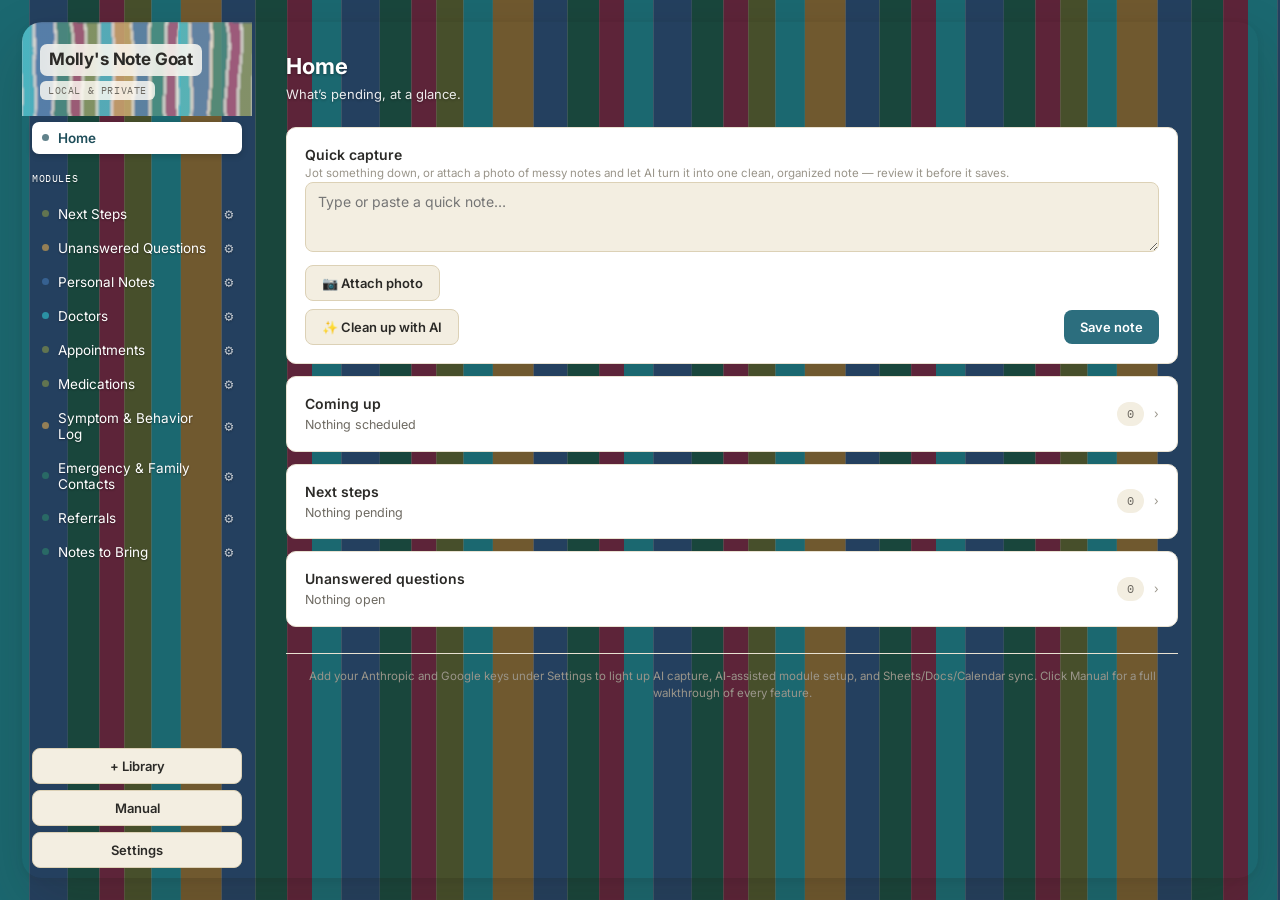
==== index.html @ 8089b0ac "Initial import: Molly's Note Goat app files Split out of the main Note_Goat repo's molly-custom bran" ====
<!DOCTYPE html>
<html lang="en">
<head>
<meta charset="UTF-8">
<meta name="viewport" content="width=device-width, initial-scale=1.0">
<title>Molly's Note Goat</title>
<link rel="manifest" href="manifest.json" />
<link rel="apple-touch-icon" href="icons/icon-180.png" />
<link rel="icon" href="icons/icon-192.png" />
<meta name="theme-color" content="#2C6E7E" />
<meta name="apple-mobile-web-app-capable" content="yes" />
<meta name="apple-mobile-web-app-status-bar-style" content="default" />
<meta name="apple-mobile-web-app-title" content="Molly's Note Goat" />
<link rel="preconnect" href="https://fonts.googleapis.com">
<link href="https://fonts.googleapis.com/css2?family=Inter:wght@400;500;600;700&family=IBM+Plex+Mono:wght@400;500&display=swap" rel="stylesheet">
<script src="https://accounts.google.com/gsi/client" async defer></script>
<script src="https://apis.google.com/js/api.js"></script>
<style>
:root{
  /* Interface panels — solid, calm, easy to read. The stripes live in the
     page background only; nothing you have to read sits on top of them. */
  --panel: #FFFCF5;
  --surface: #FFFFFF;
  --surface-sunk: #F3EEE1;
  --ink: #2B2A27;
  --ink-dim: #6E6A62;
  --ink-faint: #9A958A;
  --line: #E9E2D2;
  --line-strong: #DCD1B6;
  --accent: #2C6E7E;
  --accent-soft: rgba(44,110,126,0.12);
  --accent-ink: #1F4E5A;
  --warn: #A8843F;
  --warn-soft: rgba(168,132,63,0.14);
  --danger: #A13E63;
  --danger-soft: rgba(161,62,99,0.1);
  --font: 'Inter', system-ui, sans-serif;
  --font-mono: 'IBM Plex Mono', monospace;
  --radius: 10px;

  /* Watercolor stripe palette — pulled from the reference swatch. Used for
     the page background and, sparingly, for per-item type-color dots. */
  --wc-1: #2FB4C2; /* turquoise */
  --wc-2: #3E6FA6; /* blue */
  --wc-3: #2C7A68; /* teal */
  --wc-4: #A13E63; /* magenta */
  --wc-5: #7C8A4A; /* olive */
  --wc-6: #C39A52; /* gold */
}
*{box-sizing:border-box;}
html,body{margin:0;padding:0;height:100%;}
body{
  color:var(--ink);
  font-family:var(--font);
  font-size:14px;
  line-height:1.5;
  min-height:100vh;
  display:flex;
  justify-content:center;
  padding:22px;
  /* Approved background (2026-09-10): straight-edged stripes, flush (no
     gaps), Value at 57.5% of the original watercolor swatch — dark enough
     to sit behind white text without a softening overlay, unlike the
     brand-header stripe below which keeps the original bright version. */
  background-image: url("data:image/svg+xml,%3Csvg%20xmlns='http://www.w3.org/2000/svg'%20width='312'%20height='400'%20viewBox='0%200%20312%20400'%3E%3Crect%20x='0'%20y='0'%20width='312'%20height='400'%20fill='%23908C83'/%3E%3Crect%20x='0'%20y='0'%20width='29.4'%20height='400'%20fill='%231B6870'/%3E%3Crect%20x='29.4'%20y='0'%20width='38.4'%20height='400'%20fill='%2324405F'/%3E%3Crect%20x='67.8'%20y='0'%20width='31.7'%20height='400'%20fill='%2319463C'/%3E%3Crect%20x='99.5'%20y='0'%20width='24.9'%20height='400'%20fill='%235D2439'/%3E%3Crect%20x='124.4'%20y='0'%20width='27.1'%20height='400'%20fill='%23474F2B'/%3E%3Crect%20x='151.5'%20y='0'%20width='29.4'%20height='400'%20fill='%231B6870'/%3E%3Crect%20x='180.9'%20y='0'%20width='40.7'%20height='400'%20fill='%2370592F'/%3E%3Crect%20x='221.6'%20y='0'%20width='33.9'%20height='400'%20fill='%2324405F'/%3E%3Crect%20x='255.5'%20y='0'%20width='31.7'%20height='400'%20fill='%2319463C'/%3E%3Crect%20x='287.2'%20y='0'%20width='24.8'%20height='400'%20fill='%235D2439'/%3E%3C/svg%3E");
  background-repeat: repeat;
  background-size: 312px 400px;
  background-attachment: fixed;
}
button{font-family:var(--font);cursor:pointer;}
input,textarea,select{font-family:var(--font);font-size:14px;}
h1,h2,h3{margin:0;}
::selection{background:var(--accent-soft);}

/* The shell used to be one solid, legible panel floating over the
   watercolor stripe field painted on <body>. Approved redesign
   (2026-09-10): the shell no longer has its own fill — the stripe
   background now flows through the sidebar and main area too, and only
   the modules (nav items, cards, tables) keep their own solid color. */
.shell{
  display:flex;
  width:100%;max-width:1360px;
  min-height:calc(100vh - 44px);
  border-radius:20px;
  box-shadow:0 24px 60px rgba(35,30,20,0.16), 0 2px 8px rgba(35,30,20,0.06);
  overflow:hidden;
  align-self:flex-start;
}

/* ---------- Sidebar ---------- */
.sidebar{
  width:230px;flex-shrink:0;
  display:flex;flex-direction:column;
}
.brand{padding:22px 18px 16px;position:relative;overflow:hidden;}
.brand-watercolor{position:absolute;inset:0;background:
    linear-gradient(rgba(255,255,255,0.18), rgba(255,255,255,0.18)),
    url("data:image/svg+xml,%3Csvg%20xmlns%3D%27http%3A%2F%2Fwww.w3.org%2F2000%2Fsvg%27%20width%3D%27312%27%20height%3D%27400%27%20viewBox%3D%270%200%20312%20400%27%3E%0A%3Cfilter%20id%3D%27wc%27%20x%3D%27-15%25%27%20y%3D%27-10%25%27%20width%3D%27130%25%27%20height%3D%27120%25%27%3E%0A%3CfeTurbulence%20type%3D%27fractalNoise%27%20baseFrequency%3D%270.012%200.009%27%20numOctaves%3D%272%27%20seed%3D%2711%27%20stitchTiles%3D%27stitch%27%20result%3D%27n%27%2F%3E%0A%3CfeDisplacementMap%20in%3D%27SourceGraphic%27%20in2%3D%27n%27%20scale%3D%2716%27%20xChannelSelector%3D%27R%27%20yChannelSelector%3D%27G%27%20result%3D%27disp%27%2F%3E%0A%3CfeGaussianBlur%20in%3D%27disp%27%20stdDeviation%3D%272.4%27%2F%3E%0A%3C%2Ffilter%3E%0A%3Cg%20filter%3D%27url%28%23wc%29%27%3E%0A%3Crect%20x%3D%27-10%27%20y%3D%270%27%20width%3D%27332%27%20height%3D%27400%27%20fill%3D%27%23FBF3E3%27%2F%3E%0A%3Crect%20x%3D%270%27%20%20%20y%3D%270%27%20width%3D%2726%27%20height%3D%27400%27%20fill%3D%27%232FB4C2%27%2F%3E%0A%3Crect%20x%3D%2730%27%20%20y%3D%270%27%20width%3D%2734%27%20height%3D%27400%27%20fill%3D%27%233E6FA6%27%2F%3E%0A%3Crect%20x%3D%2768%27%20%20y%3D%270%27%20width%3D%2728%27%20height%3D%27400%27%20fill%3D%27%232C7A68%27%2F%3E%0A%3Crect%20x%3D%27100%27%20y%3D%270%27%20width%3D%2722%27%20height%3D%27400%27%20fill%3D%27%23A13E63%27%2F%3E%0A%3Crect%20x%3D%27126%27%20y%3D%270%27%20width%3D%2724%27%20height%3D%27400%27%20fill%3D%27%237C8A4A%27%2F%3E%0A%3Crect%20x%3D%27154%27%20y%3D%270%27%20width%3D%2726%27%20height%3D%27400%27%20fill%3D%27%232FB4C2%27%2F%3E%0A%3Crect%20x%3D%27184%27%20y%3D%270%27%20width%3D%2736%27%20height%3D%27400%27%20fill%3D%27%23C39A52%27%2F%3E%0A%3Crect%20x%3D%27224%27%20y%3D%270%27%20width%3D%2730%27%20height%3D%27400%27%20fill%3D%27%233E6FA6%27%2F%3E%0A%3Crect%20x%3D%27258%27%20y%3D%270%27%20width%3D%2728%27%20height%3D%27400%27%20fill%3D%27%232C7A68%27%2F%3E%0A%3Crect%20x%3D%27290%27%20y%3D%270%27%20width%3D%2722%27%20height%3D%27400%27%20fill%3D%27%23A13E63%27%2F%3E%0A%3C%2Fg%3E%0A%3C%2Fsvg%3E")
    repeat;
  background-size:auto, 156px 200px;
  opacity:0.85;
}
.brand-inner{position:relative;z-index:1;}
.brand-mark{
  font-size:17px;font-weight:700;letter-spacing:-0.01em;
  background:rgba(255,252,245,0.82);backdrop-filter:blur(4px);
  display:inline-block;padding:3px 9px;border-radius:7px;
}
.brand-sub{font-family:var(--font-mono);font-size:10px;color:var(--ink-dim);margin-top:5px;text-transform:uppercase;letter-spacing:0.06em;
  background:rgba(255,252,245,0.82);display:inline-block;padding:2px 8px;border-radius:6px;}

.nav-section{padding:6px 10px;}
.nav-btn{
  display:flex;align-items:center;gap:9px;width:100%;text-align:left;
  background:none;border:none;color:#fff;text-shadow:0 1px 2px rgba(0,0,0,0.35);
  padding:8px 10px;font-size:13.5px;border-radius:7px;margin-bottom:1px;
}
.nav-btn:hover{background:var(--surface-sunk);color:var(--ink);text-shadow:none;}
/* Active used to be a translucent accent-soft tint, which read fine over a
   solid white sidebar but goes muddy over the stripe background — switched
   to an opaque chip so the active indicator stays legible. */
.nav-btn.active{background:var(--surface);color:var(--accent-ink);font-weight:600;text-shadow:none;box-shadow:0 2px 6px rgba(0,0,0,0.18);}
/* currentColor so the dot always matches whatever the nav-btn's own text
   color is right now (white at rest, dark on hover/active) instead of a
   fixed grey that vanishes on either the stripes or a white chip. */
.nav-btn .dot{display:inline-block;width:7px;height:7px;border-radius:50%;flex-shrink:0;background:currentColor;opacity:0.7;}

nav.module-list{flex:1;overflow-y:auto;padding:8px 10px;}
.nav-label{font-family:var(--font-mono);font-size:10px;color:#fff;text-shadow:0 1px 2px rgba(0,0,0,0.35);text-transform:uppercase;letter-spacing:0.06em;padding:10px 10px 4px;}
.module-row{display:flex;align-items:stretch;margin-bottom:1px;}
.module-row .nav-btn{flex:1;}
.module-row .gear{
  background:none;border:none;color:rgba(255,255,255,0.75);text-shadow:0 1px 2px rgba(0,0,0,0.35);
  width:26px;border-radius:6px;font-size:12px;flex-shrink:0;
}
.module-row .gear:hover{background:var(--surface-sunk);color:var(--ink);text-shadow:none;}
.module-row.active .nav-btn{background:var(--surface);color:var(--accent-ink);font-weight:600;box-shadow:0 2px 6px rgba(0,0,0,0.18);}

.sidebar-footer{padding:10px;}
.btn-library{
  width:100%;background:var(--surface-sunk);border:1px solid var(--line-strong);
  color:var(--ink);padding:9px;font-size:13px;border-radius:8px;font-weight:600;
}
.btn-library:hover{border-color:var(--accent);color:var(--accent-ink);}

/* ---------- Main ---------- */
.main{flex:1;min-width:0;padding:28px 34px 60px;max-width:960px;overflow-y:auto;}
.page-title{font-size:22px;font-weight:700;margin-bottom:2px;color:#fff;text-shadow:0 1px 3px rgba(0,0,0,0.4);}
.page-sub{color:#fff;opacity:0.9;font-size:13px;margin-bottom:22px;text-shadow:0 1px 3px rgba(0,0,0,0.4);}

/* ---------- Cards (home) ---------- */
.cards{display:flex;flex-direction:column;gap:12px;}
.card{background:var(--surface);border:1px solid var(--line);border-radius:var(--radius);overflow:hidden;}
.card-head{
  display:flex;align-items:center;justify-content:space-between;gap:12px;
  padding:16px 18px;cursor:pointer;
}
.card-head:hover{background:var(--surface-sunk);}
.card-head-left{display:flex;flex-direction:column;gap:2px;min-width:0;}
.card-title{font-size:14px;font-weight:600;}
.card-preview{font-size:12.5px;color:var(--ink-dim);white-space:nowrap;overflow:hidden;text-overflow:ellipsis;}
.card-count{
  font-family:var(--font-mono);font-size:12px;color:var(--ink-dim);
  background:var(--surface-sunk);border-radius:20px;padding:3px 10px;flex-shrink:0;
}
.card-chevron{color:var(--ink-faint);font-size:12px;transition:transform .15s;flex-shrink:0;}
.card.open .card-chevron{transform:rotate(90deg);}
.card-body{display:none;border-top:1px solid var(--line);padding:6px 18px 14px;}
.card.open .card-body{display:block;}
.card-body .empty{color:var(--ink-faint);font-size:13px;padding:12px 2px;}

.item-row{display:flex;align-items:center;gap:10px;padding:8px 2px;border-bottom:1px solid var(--line);}
.item-row:last-child{border-bottom:none;}
.type-dot{display:inline-block;width:8px;height:8px;border-radius:50%;flex-shrink:0;background:var(--ink-faint);}
.item-row .item-main{flex:1;min-width:0;cursor:pointer;}
.item-row .item-title{font-size:13.5px;font-weight:500;}
.item-row .item-meta{font-size:11.5px;color:var(--ink-dim);}
.item-row .item-title:hover{color:var(--accent-ink);text-decoration:underline;}

/* Quick capture */
.quick-capture{padding:16px 18px 18px;}
.quick-capture textarea{
  width:100%;min-height:70px;resize:vertical;border:1px solid var(--line-strong);
  border-radius:8px;padding:10px 12px;background:var(--surface-sunk);color:var(--ink);
}
.quick-capture textarea:focus{outline:2px solid var(--accent-soft);border-color:var(--accent);}
.quick-capture-row{display:flex;justify-content:space-between;align-items:center;margin-top:8px;gap:10px;}
.quick-capture-hint{font-size:11.5px;color:var(--ink-faint);}

/* ---------- Buttons ---------- */
.btn{border:none;border-radius:8px;padding:9px 16px;font-size:13px;font-weight:600;}
.btn-primary{background:var(--accent);color:#fff;}
.btn-primary:hover{background:var(--accent-ink);}
.btn-secondary{background:var(--surface-sunk);color:var(--ink);border:1px solid var(--line-strong);}
.btn-secondary:hover{border-color:var(--accent);color:var(--accent-ink);}
.btn-danger{background:var(--danger-soft);color:var(--danger);border:1px solid transparent;}
.btn-danger:hover{border-color:var(--danger);}
.btn-text{background:none;border:none;color:var(--ink-dim);font-size:13px;padding:6px 8px;}
.btn-text:hover{color:var(--accent-ink);}
.btn[disabled]{opacity:0.5;cursor:not-allowed;}

/* ---------- Module view ---------- */
.module-toolbar{display:flex;justify-content:space-between;align-items:center;margin-bottom:16px;gap:10px;flex-wrap:wrap;}
.module-toolbar-actions{display:flex;gap:8px;}

table.record-table{width:100%;border-collapse:collapse;background:var(--surface);border:1px solid var(--line);border-radius:var(--radius);overflow:hidden;}
table.record-table th{
  text-align:left;font-size:11px;text-transform:uppercase;letter-spacing:0.04em;color:var(--ink-faint);
  padding:10px 12px;background:var(--surface-sunk);border-bottom:1px solid var(--line);
}
table.record-table td{padding:10px 12px;border-bottom:1px solid var(--line);font-size:13.5px;vertical-align:top;}
table.record-table tr:last-child td{border-bottom:none;}
table.record-table tr:hover{background:var(--surface-sunk);}
table.record-table td.actions{white-space:nowrap;width:1%;}
.note-excerpt{color:var(--ink-dim);font-size:12px;}

.record-cards{display:flex;flex-direction:column;gap:10px;}
.record-card{background:var(--surface);border:1px solid var(--line);border-radius:var(--radius);padding:14px 16px;}
.record-card-head{display:flex;justify-content:space-between;align-items:flex-start;gap:10px;}
.record-card-title{font-weight:600;font-size:14px;}
.record-card-meta{font-size:11.5px;color:var(--ink-faint);margin-top:2px;}
.record-card-body{font-size:13.5px;color:var(--ink-dim);margin-top:8px;white-space:pre-wrap;}
.record-card-actions{display:flex;gap:6px;flex-shrink:0;}

.checklist-row{display:flex;align-items:center;gap:10px;padding:9px 4px;border-bottom:1px solid var(--line);}
.checklist-row:last-child{border-bottom:none;}
.checklist-row input[type=checkbox]{width:16px;height:16px;accent-color:var(--accent);}
.checklist-row .cl-title{flex:1;font-size:13.5px;}
.checklist-row.done .cl-title{color:var(--ink-faint);text-decoration:line-through;}
.tag-chip{
  font-family:var(--font-mono);font-size:10.5px;background:var(--surface-sunk);color:var(--ink-dim);
  padding:2px 8px;border-radius:20px;flex-shrink:0;
}

.empty-state{
  text-align:center;padding:50px 20px;color:var(--ink-faint);
  background:var(--surface);border:1px dashed var(--line-strong);border-radius:var(--radius);
}
.empty-state p{margin:0 0 12px;}

/* ---------- Modal ---------- */
.modal-backdrop{
  position:fixed;inset:0;background:rgba(43,42,39,0.35);
  display:flex;align-items:flex-start;justify-content:center;padding:6vh 20px;z-index:50;overflow-y:auto;
}
.modal{
  background:var(--surface);border-radius:14px;max-width:560px;width:100%;
  box-shadow:0 20px 50px rgba(0,0,0,0.18);
}
.modal-head{padding:18px 22px;border-bottom:1px solid var(--line);display:flex;justify-content:space-between;align-items:center;}
.modal-head h2{font-size:16px;}

.manual-overlay{
  display:none;position:fixed;inset:0;background:rgba(43,42,39,0.45);
  align-items:center;justify-content:center;padding:4vh 20px;z-index:60;
}
.manual-overlay.open{display:flex;}
.manual-overlay-box{
  background:var(--panel);border-radius:14px;width:100%;max-width:960px;height:92vh;
  display:flex;flex-direction:column;box-shadow:0 24px 60px rgba(0,0,0,0.25);overflow:hidden;
}
.manual-overlay-head{
  padding:14px 20px;border-bottom:1px solid var(--line);display:flex;justify-content:space-between;align-items:center;
  font-weight:600;flex-shrink:0;
}
.manual-overlay-box iframe{flex:1;width:100%;border:none;}
.modal-close{background:none;border:none;font-size:18px;color:var(--ink-faint);line-height:1;}
.modal-close:hover{color:var(--ink);}
.modal-body{padding:20px 22px;max-height:64vh;overflow-y:auto;}
.modal-foot{padding:16px 22px;border-top:1px solid var(--line);display:flex;justify-content:flex-end;gap:8px;}

.field-group{margin-bottom:14px;}
.field-label{font-size:12px;font-weight:600;color:var(--ink-dim);display:block;margin-bottom:5px;}
.field-input, .field-group input[type=text], .field-group input[type=date], .field-group select, .field-group textarea{
  width:100%;border:1px solid var(--line-strong);border-radius:8px;padding:9px 11px;
  background:var(--surface);color:var(--ink);
}
.field-group textarea{min-height:80px;resize:vertical;}
.field-input:focus, .field-group input:focus, .field-group select:focus, .field-group textarea:focus{
  outline:2px solid var(--accent-soft);border-color:var(--accent);
}
.field-hint{font-size:11.5px;color:var(--ink-faint);margin-top:4px;}

.tpl-group-label{font-family:var(--font-mono);font-size:10.5px;text-transform:uppercase;letter-spacing:0.06em;color:var(--ink-faint);margin:16px 0 8px;}
.tpl-group-label:first-child{margin-top:0;}
.tpl-grid{display:grid;grid-template-columns:1fr 1fr;gap:8px;}
.tpl-card{
  text-align:left;background:var(--surface);border:1px solid var(--line);border-radius:10px;
  padding:11px 13px;display:flex;flex-direction:column;gap:2px;
}
.tpl-card:hover{border-color:var(--accent);background:var(--accent-soft);}
.tpl-card .tpl-name{font-weight:600;font-size:13.5px;}
.tpl-card .tpl-shape{font-size:11px;color:var(--ink-faint);}
.tpl-custom-btn{
  width:100%;text-align:left;background:var(--surface-sunk);border:1px dashed var(--line-strong);border-radius:10px;
  padding:12px 14px;font-weight:600;font-size:13.5px;color:var(--ink);
}
.tpl-custom-btn:hover{border-color:var(--accent);color:var(--accent-ink);}

.schema-field-row{display:flex;gap:8px;align-items:center;margin-bottom:8px;background:var(--surface-sunk);padding:8px;border-radius:8px;}
.schema-field-row input, .schema-field-row select{flex:1;min-width:0;}
.schema-field-row .rm-field{flex:0 0 auto;background:none;border:none;color:var(--ink-faint);font-size:16px;padding:2px 6px;}
.schema-field-row .rm-field:hover{color:var(--danger);}
.add-field-btn{margin-top:4px;}

.confirm-msg{font-size:13.5px;line-height:1.55;margin-bottom:6px;}
.confirm-msg strong{color:var(--ink);}
.error-box{background:var(--danger-soft);color:var(--danger);border-radius:8px;padding:10px 12px;font-size:13px;margin-top:10px;}

.shape-note{
  font-size:12px;color:var(--ink-faint);background:var(--surface-sunk);border-radius:8px;padding:9px 11px;margin-top:14px;
}

.roadmap-note{
  font-size:11.5px;color:var(--ink-faint);text-align:center;margin-top:26px;padding-top:14px;border-top:1px solid var(--line);
}
</style>
</head>
<body>

<div class="shell">
  <aside class="sidebar">
    <div class="brand">
      <div class="brand-watercolor"></div>
      <div class="brand-inner">
        <div class="brand-mark">Molly's Note Goat</div>
        <div class="brand-sub">local &amp; private</div>
      </div>
    </div>
    <div class="nav-section">
      <button class="nav-btn" id="homeNavBtn"><span class="dot"></span>Home</button>
    </div>
    <div class="nav-label">Modules</div>
    <nav class="module-list" id="moduleList"></nav>
    <div class="sidebar-footer">
      <button class="btn-library" id="openLibraryBtn">+ Library</button>
      <button class="btn-library" id="openManualBtn" style="margin-top:6px;">Manual</button>
      <button class="btn-library" id="openConnectionsBtn" style="margin-top:6px;">Settings</button>
    </div>
  </aside>

  <main class="main" id="mainArea"></main>
</div>

<div id="modalRoot"></div>

<div class="manual-overlay" id="manualOverlay">
  <div class="manual-overlay-box">
    <div class="manual-overlay-head">
      <span>Molly's Note Goat — Manual</span>
      <button class="modal-close" id="manualCloseBtn">✕</button>
    </div>
    <iframe id="manualFrame" title="Molly's Note Goat Manual"></iframe>
  </div>
</div>

<script>
'use strict';

/* =========================================================
   Data model
   ========================================================= */
const STORE_KEY = 'tc_state_v1';

const FIELD_TYPES = {
  text:      { label: 'Short text' },
  longtext:  { label: 'Long text' },
  date:      { label: 'Date' },
  time:      { label: 'Time' },
  number:    { label: 'Number' },
  select:    { label: 'Choice list' },
  checkbox:  { label: 'Checkbox' },
  'link-one':  { label: 'Link — one record', isLink: true, multi: false },
  'link-many': { label: 'Link — many records', isLink: true, multi: true },
};

const SHAPES = {
  table:     { label: 'Repeating rows', hint: 'A table of similar records — e.g. Medications.' },
  notes:     { label: 'Freeform notes', hint: 'Long-form entries. No custom fields needed — the built-in notes field is the content.' },
  checklist: { label: 'Checklist', hint: 'Simple done / not-done items.' },
  event:     { label: 'Dated / scheduled', hint: 'Things with a date — e.g. Appointments. Include one Date field.' },
  files:     { label: 'File / photo', hint: 'One uploaded file or photo per record — e.g. a scanned insurance card. Stored on this device (not Drive), and travels with your Backup export.' },
};

/* Per-shape sync-target compatibility. 'ok' offers the target with no
   warning; 'warn' offers it but discloses the degradation before syncing;
   'refuse' doesn't offer it at all — a combination that would silently
   lose or corrupt the data's meaning. */
const SYNC_RULES = {
  table:     { sheets:'ok',    docx:'warn',   calendar:'refuse' },
  notes:     { sheets:'warn',  docx:'ok',     calendar:'refuse' },
  checklist: { sheets:'warn',  docx:'refuse', calendar:'refuse' },
  event:     { sheets:'warn',  docx:'refuse', calendar:'ok' },
  files:     { sheets:'refuse',docx:'refuse', calendar:'refuse' },
};
const SYNC_WARN_MESSAGES = {
  'table|docx':     'This will flatten each record into a plain paragraph in the document — table structure won’t carry over. Sync anyway?',
  'notes|sheets':    'This will put one note per row in a single cell — you’ll lose the longer, readable layout. Sync anyway?',
  'checklist|sheets':'This will flatten checked/unchecked state into plain text columns. Sync anyway?',
  'event|sheets':    'This will sync as a flat log of appointments, not a live calendar. Sync anyway?',
};
const SYNC_TARGET_LABELS = { sheets:'Google Sheets', docx:'Google Docs', calendar:'Google Calendar' };

/* Calendar reminder defaults, in minutes before the event start. An
   all-day event's "start" is midnight, so 900 lands the popup at 9am the
   day before; a timed event's start is the actual time, so 24h before
   reads naturally instead. */
const CALENDAR_REMINDER_MINUTES_ALLDAY = 900;
const CALENDAR_REMINDER_MINUTES_TIMED = 1440;

function uid(prefix){ return prefix + Date.now().toString(36) + Math.random().toString(36).slice(2,7); }

// Templates shown in the Library. `role` (optional) wires a template's
// instances into the home page cards generically — any module created
// from a role-carrying template counts toward that card, not just the
// first one.
const STARTER_TEMPLATES = [
  { group:'Starters', name:'Checklist', shape:'checklist', fields:[ {id:'title',label:'Item',type:'text'} ] },
  { group:'Starters', name:'Notes', shape:'notes', fields:[] , role:null},
  { group:'Starters', name:'Next Steps', shape:'checklist', role:'next-steps',
    fields:[ {id:'title',label:'Task',type:'text'}, {id:'group',label:'Group tag',type:'text'} ] },
  { group:'Starters', name:'Unanswered Questions', shape:'checklist', role:'unanswered',
    fields:[ {id:'question',label:'Question',type:'text'}, {id:'askedOf',label:'Asked of',type:'text'},
             {id:'status',label:'Status',type:'select',options:['Open','Resolved']} ] },
  { group:'Starters', name:'Files & Photos', shape:'files', fields:[ {id:'title',label:'Title',type:'text'} ] },
];
const MEDICAL_TEMPLATES = [
  { group:'Medical', name:'Doctors', shape:'table',
    fields:[ {id:'name',label:'Name',type:'text'}, {id:'specialty',label:'Specialty / Title',type:'text'},
             {id:'phone',label:'Phone',type:'text'}, {id:'address',label:'Address',type:'text'} ] },
  { group:'Medical', name:'Appointments', shape:'event',
    fields:[ {id:'title',label:'Reason',type:'text'}, {id:'doctor',label:'Doctor',type:'text'},
             {id:'date',label:'Date',type:'date'}, {id:'time',label:'Time',type:'time'} ] },
  { group:'Medical', name:'Referrals', shape:'table',
    fields:[ {id:'toDoctor',label:'Referred to',type:'text'}, {id:'fromDoctor',label:'Referred by',type:'text'},
             {id:'reason',label:'Reason',type:'text'}, {id:'status',label:'Status',type:'select',options:['Pending','Scheduled','Completed']} ] },
  { group:'Medical', name:'Medications', shape:'table',
    fields:[ {id:'name',label:'Medication',type:'text'}, {id:'dosage',label:'Dosage',type:'text'},
             {id:'frequency',label:'Frequency',type:'select',options:['Once daily','Twice daily','Three times daily','Four times daily','As needed','Weekly','Other']},
             {id:'times',label:'Time(s) of day',type:'text'},
             {id:'prescribedBy',label:'Prescribed by',type:'text'}, {id:'startDate',label:'Start date',type:'date'} ] },
  { group:'Medical', name:'Notes to Bring', shape:'checklist',
    fields:[ {id:'item',label:'Item',type:'text'}, {id:'forAppointment',label:'For appointment',type:'text'} ] },
  { group:'Medical', name:'Symptom & Behavior Log', shape:'table',
    fields:[ {id:'date',label:'Date',type:'date'}, {id:'time',label:'Time',type:'time'},
             {id:'category',label:'Category',type:'select',options:['Memory','Mood / Behavior','Physical','Sleep','Other']},
             {id:'severity',label:'Severity',type:'select',options:['Mild','Moderate','Severe']},
             {id:'description',label:'What happened',type:'longtext'} ] },
  { group:'Medical', name:'Emergency & Family Contacts', shape:'table',
    fields:[ {id:'name',label:'Name',type:'text'}, {id:'relationship',label:'Relationship',type:'text'},
             {id:'phone',label:'Phone',type:'text'}, {id:'notes',label:'Notes',type:'longtext'} ] },
];
const ALL_TEMPLATES = STARTER_TEMPLATES.concat(MEDICAL_TEMPLATES);

function seedState(){
  const s = { modules: [], records: {}, view: {type:'home'},
    settings: { anthropicKey:'', googleClientId:'', googleApiKey:'', spreadsheetId:'',
      exportSchedule:'manual', lastExportedAt:null } };
  const seedFrom = (name, tplName) => {
    const tpl = ALL_TEMPLATES.find(t => t.name === tplName);
    const mod = instantiateModule(s, tpl, name);
    return mod;
  };
  seedFrom('Next Steps', 'Next Steps');
  seedFrom('Unanswered Questions', 'Unanswered Questions');
  seedFrom('Personal Notes', 'Notes');
  seedFrom('Doctors', 'Doctors');
  seedFrom('Appointments', 'Appointments');
  seedFrom('Medications', 'Medications');
  seedFrom('Symptom & Behavior Log', 'Symptom & Behavior Log');
  seedFrom('Emergency & Family Contacts', 'Emergency & Family Contacts');
  seedFrom('Referrals', 'Referrals');
  seedFrom('Notes to Bring', 'Notes to Bring');
  return s;
}

function instantiateModule(s, tpl, name){
  const mod = {
    id: uid('m'),
    name: name,
    shape: tpl.shape,
    role: tpl.role || null,
    fields: JSON.parse(JSON.stringify(tpl.fields)),
    createdAt: Date.now(),
  };
  s.modules.push(mod);
  s.records[mod.id] = [];
  return mod;
}

let state = loadState();
function loadState(){
  try {
    const raw = localStorage.getItem(STORE_KEY);
    if (raw) {
      const s = JSON.parse(raw);
      const defaults = { anthropicKey:'', googleClientId:'', googleApiKey:'', spreadsheetId:'', exportSchedule:'manual', lastExportedAt:null };
      s.settings = Object.assign({}, defaults, s.settings || {});
      return s;
    }
  } catch(e){ console.warn('Could not read saved data', e); }
  return seedState();
}
function saveState(){
  try { localStorage.setItem(STORE_KEY, JSON.stringify(state)); }
  catch(e){ console.warn('Could not save data', e); }
}

/* ---------- File storage (IndexedDB) ----------
   File/photo bytes never go through localStorage — its quota is a few MB,
   fine for text and short tables, not for photos (same reasoning PM's own
   design doc gives for staying Sheets-links-only). IndexedDB has real
   room. Only `state` (module/record metadata, including which IDB key a
   record's attachment lives under) persists in localStorage; the bytes
   themselves live here, and travel separately through Backup export as
   base64, not through localStorage at all. */
const IDB_NAME = 'tc_files_v1';
const IDB_STORE = 'blobs';
let idbOpenPromise = null;
function openIdb(){
  if (idbOpenPromise) return idbOpenPromise;
  idbOpenPromise = new Promise((resolve, reject) => {
    if (!('indexedDB' in window)){ reject(new Error('This browser doesn\'t support local file storage.')); return; }
    const req = indexedDB.open(IDB_NAME, 1);
    req.onupgradeneeded = () => { req.result.createObjectStore(IDB_STORE, { keyPath: 'id' }); };
    req.onsuccess = () => resolve(req.result);
    req.onerror = () => reject(req.error);
  });
  return idbOpenPromise;
}
async function idbPutBlob(id, blob, name, mimeType){
  const db = await openIdb();
  return new Promise((resolve, reject) => {
    const tx = db.transaction(IDB_STORE, 'readwrite');
    tx.objectStore(IDB_STORE).put({ id, blob, name, mimeType });
    tx.oncomplete = () => resolve(id);
    tx.onerror = () => reject(tx.error);
  });
}
async function idbGetBlob(id){
  const db = await openIdb();
  return new Promise((resolve, reject) => {
    const req = db.transaction(IDB_STORE, 'readonly').objectStore(IDB_STORE).get(id);
    req.onsuccess = () => resolve(req.result || null);
    req.onerror = () => reject(req.error);
  });
}
async function idbDeleteBlob(id){
  const db = await openIdb();
  return new Promise((resolve, reject) => {
    const tx = db.transaction(IDB_STORE, 'readwrite');
    tx.objectStore(IDB_STORE).delete(id);
    tx.oncomplete = () => resolve();
    tx.onerror = () => reject(tx.error);
  });
}
function blobToBase64(blob){
  return new Promise((resolve, reject) => {
    const reader = new FileReader();
    reader.onload = () => resolve(reader.result.split(',')[1]);
    reader.onerror = () => reject(reader.error);
    reader.readAsDataURL(blob);
  });
}
function base64ToBlob(base64, mimeType){
  const bytes = atob(base64);
  const arr = new Uint8Array(bytes.length);
  for (let i = 0; i < bytes.length; i++) arr[i] = bytes.charCodeAt(i);
  return new Blob([arr], { type: mimeType });
}
function humanFileSize(bytes){
  if (!bytes) return '';
  if (bytes < 1024) return bytes + ' B';
  if (bytes < 1024*1024) return Math.round(bytes/1024) + ' KB';
  return (bytes/(1024*1024)).toFixed(1) + ' MB';
}

function getModule(id){ return state.modules.find(m => m.id === id); }
function moduleRecords(id){ return state.records[id] || []; }

/* Primary display field for a record: first text-type field, else first field, else null. */
function primaryField(mod){
  return mod.fields.find(f => f.type === 'text') || mod.fields[0] || null;
}
function recordTitle(mod, rec){
  const pf = primaryField(mod);
  if (pf && rec.fields[pf.id]) return String(rec.fields[pf.id]);
  if (rec.notes) return rec.notes.slice(0, 40) + (rec.notes.length > 40 ? '…' : '');
  return '(untitled)';
}
function dateField(mod){ return mod.fields.find(f => f.type === 'date') || null; }
function timeField(mod){ return mod.fields.find(f => f.type === 'time') || null; }

/* ---------- Links & backlinks ----------
   A link field's value is a record id (link-one) or array of record ids
   (link-many), always chosen manually by the person — never inferred.
   Backlinks are computed on demand by scanning every module's records for
   a link field pointing at the record in question, rather than kept as a
   separately-maintained reverse index — same end result (a record can show
   what points at it), simpler to keep correct at this scale. */
function findRecordById(moduleId, recId){
  return moduleRecords(moduleId).find(r => r.id === recId) || null;
}
function linkFieldValueIds(f, rec){
  const v = rec.fields[f.id];
  if (f.type === 'link-many') return Array.isArray(v) ? v : [];
  return v ? [v] : [];
}
function getBacklinks(targetMod, targetRec){
  const out = [];
  state.modules.forEach(mod => {
    mod.fields.filter(f => f.type === 'link-one' || f.type === 'link-many').forEach(f => {
      if (f.targetModuleId !== targetMod.id) return;
      moduleRecords(mod.id).forEach(rec => {
        if (linkFieldValueIds(f, rec).includes(targetRec.id)) out.push({ mod, rec, field: f });
      });
    });
  });
  return out;
}
function backlinksForModule(mod){
  // Every backlink pointing at any record currently in this module — used
  // for the module-delete warning.
  let count = 0;
  moduleRecords(mod.id).forEach(rec => { count += getBacklinks(mod, rec).length; });
  return count;
}
function linkFieldDisplay(f, rec){
  const targetMod = getModule(f.targetModuleId);
  if (!targetMod) return '—';
  const ids = linkFieldValueIds(f, rec);
  if (!ids.length) return '—';
  const titles = ids.map(id => {
    const r = findRecordById(targetMod.id, id);
    return r ? recordTitle(targetMod, r) : '(linked record no longer exists)';
  });
  return titles.join(', ');
}

/* =========================================================
   Rendering
   ========================================================= */
const mainArea = document.getElementById('mainArea');
const moduleListEl = document.getElementById('moduleList');
const modalRoot = document.getElementById('modalRoot');

function render(){
  saveState();
  renderSidebar();
  if (state.view.type === 'home') renderHome();
  else if (state.view.type === 'module') renderModule(state.view.moduleId);
}

function renderSidebar(){
  const homeBtn = document.getElementById('homeNavBtn');
  homeBtn.classList.toggle('active', state.view.type === 'home');

  moduleListEl.innerHTML = '';
  state.modules.forEach(mod => {
    const row = document.createElement('div');
    row.className = 'module-row' + (state.view.type === 'module' && state.view.moduleId === mod.id ? ' active' : '');
    const btn = document.createElement('button');
    btn.className = 'nav-btn';
    btn.innerHTML = '<span class="dot" style="background:' + colorForKey(mod.name) + '"></span>' + escapeHtml(mod.name);
    btn.onclick = () => { state.view = {type:'module', moduleId: mod.id}; render(); };
    const gear = document.createElement('button');
    gear.className = 'gear'; gear.title = 'Edit module'; gear.textContent = '⚙';
    gear.onclick = (e) => { e.stopPropagation(); openSchemaModal(mod); };
    row.appendChild(btn); row.appendChild(gear);
    moduleListEl.appendChild(row);
  });
}

homeNavBtnListener();
function homeNavBtnListener(){
  document.getElementById('homeNavBtn').onclick = () => { state.view = {type:'home'}; render(); };
  document.getElementById('openLibraryBtn').onclick = () => openLibraryModal();
  document.getElementById('openConnectionsBtn').onclick = () => openConnectionsModal();
}

/* ---------- Home ---------- */
let cardOpenState = { capture:true, coming:false, next:false, unanswered:false };

function renderHome(){
  mainArea.innerHTML = '';
  const title = el('div', 'page-title', 'Home');
  const sub = el('div', 'page-sub', 'What’s pending, at a glance.');
  mainArea.appendChild(title); mainArea.appendChild(sub);

  const cards = el('div', 'cards');
  cards.appendChild(renderQuickCaptureCard());
  cards.appendChild(renderComingUpCard());
  cards.appendChild(renderNextStepsCard());
  cards.appendChild(renderUnansweredCard());
  mainArea.appendChild(cards);

  const roadmap = el('div', 'roadmap-note',
    'Add your Anthropic and Google keys under Settings to light up AI capture, AI-assisted module setup, and Sheets/Docs/Calendar sync. Click Manual for a full walkthrough of every feature.');
  mainArea.appendChild(roadmap);
}

function personalNotesModule(){
  return state.modules.find(m => m.role === 'personal-notes') || null;
}
function findFirstNotesModule(){
  // Fallback: any 'notes' shape module, in case the role tag was lost.
  return state.modules.find(m => m.role === 'personal-notes') || state.modules.find(m => m.shape === 'notes');
}

function renderQuickCaptureCard(){
  const card = el('div', 'card open');
  const body = el('div', 'quick-capture');
  const label = el('div', 'card-title', 'Quick capture');
  const hint = el('div', 'quick-capture-hint', 'Jot something down, or attach a photo of messy notes and let AI turn it into one clean, organized note — review it before it saves.');
  const ta = document.createElement('textarea');
  ta.placeholder = 'Type or paste a quick note…';
  body.appendChild(label); body.appendChild(hint); body.appendChild(ta);

  const photoRow = el('div', ''); photoRow.style.marginTop = '8px'; photoRow.style.display = 'flex'; photoRow.style.alignItems = 'center'; photoRow.style.gap = '10px';
  const fileInput = document.createElement('input'); fileInput.type = 'file'; fileInput.accept = 'image/*'; fileInput.style.display = 'none';
  const attachBtn = buttonEl('📷 Attach photo', 'btn-secondary', () => fileInput.click());
  const thumb = document.createElement('img'); thumb.style.height = '32px'; thumb.style.borderRadius = '6px'; thumb.style.display = 'none';
  let photoData = null; // {base64, mediaType}
  fileInput.onchange = async () => {
    const file = fileInput.files[0]; if (!file) return;
    const reader = new FileReader();
    reader.onload = () => {
      const dataUrl = reader.result;
      photoData = { base64: dataUrl.split(',')[1], mediaType: file.type };
      thumb.src = dataUrl; thumb.style.display = 'inline-block';
    };
    reader.readAsDataURL(file);
  };
  photoRow.appendChild(fileInput); photoRow.appendChild(attachBtn); photoRow.appendChild(thumb);
  body.appendChild(photoRow);

  const errBox = el('div', ''); body.appendChild(errBox);

  const row = el('div', 'quick-capture-row');
  const aiBtn = buttonEl('✨ Clean up with AI', 'btn-secondary', async () => {
    if (!state.settings.anthropicKey){
      errBox.innerHTML = ''; errBox.appendChild(el('div', 'error-box', 'No Anthropic API key set yet — add one under Connections first.'));
      return;
    }
    if (!ta.value.trim() && !photoData){
      alert('Type something or attach a photo first.');
      return;
    }
    const origText = aiBtn.textContent; aiBtn.disabled = true; aiBtn.textContent = 'Reading…'; errBox.innerHTML = '';
    try {
      const cleaned = await cleanUpCapture(ta.value.trim(), photoData);
      ta.value = cleaned; // shown for review — not saved yet
    } catch(err){
      const msg = err.message === 'NO_KEY' ? 'No Anthropic API key set yet — add one under Connections first.'
        : 'Couldn\'t clean this up (' + err.message + '). Your original text is untouched — you can still save it as-is.';
      errBox.appendChild(el('div', 'error-box', msg));
    } finally {
      aiBtn.disabled = false; aiBtn.textContent = origText;
    }
  });
  const saveBtn = document.createElement('button');
  saveBtn.className = 'btn btn-primary'; saveBtn.textContent = 'Save note';
  saveBtn.onclick = () => {
    const val = ta.value.trim();
    if (!val) return;
    const mod = findFirstNotesModule();
    if (!mod){ alert('Add a Notes module from the Library first.'); return; }
    state.records[mod.id].push({ id: uid('r'), fields:{}, notes: val, createdAt: Date.now(), updatedAt: Date.now() });
    ta.value = ''; photoData = null; thumb.style.display = 'none'; fileInput.value = '';
    render();
  };
  row.appendChild(aiBtn);
  row.appendChild(saveBtn);
  body.appendChild(row);
  card.appendChild(body);
  return card;
}

async function cleanUpCapture(text, photoData){
  const system = [
    'You clean up someone\'s messy captured notes (typed shorthand, or notes photographed off paper) into one clean, organized, legible note.',
    'Reorganize and clarify — fix obvious structure, group related points, spell out clear abbreviations — but do not invent facts, dates, names, or details that aren\'t actually there or clearly implied.',
    'If part of the photo or text is genuinely illegible or unclear, say so briefly in the note rather than guessing or silently leaving it out.',
    'Respond with only the cleaned-up note itself — no preamble, no "Here is your cleaned up note:", nothing else.',
  ].join('\n');
  const content = [];
  content.push({ type: 'text', text: text ? ('Raw notes:\n' + text) : 'Read the attached photo of handwritten/typed notes and clean them up.' });
  if (photoData) content.push({ type: 'image', source: { type: 'base64', media_type: photoData.mediaType, data: photoData.base64 } });
  return (await callClaude({ system, userContent: content, maxTokens: 4096 })).trim();
}

function collapsibleCard(key, title, countText, previewText, bodyRenderer){
  const isOpen = cardOpenState[key];
  const card = el('div', 'card' + (isOpen ? ' open' : ''));
  const head = el('div', 'card-head');
  const left = el('div', 'card-head-left');
  left.appendChild(el('div', 'card-title', title));
  left.appendChild(el('div', 'card-preview', previewText));
  head.appendChild(left);
  const right = el('div', '');
  right.style.display='flex'; right.style.alignItems='center'; right.style.gap='10px';
  right.appendChild(el('div', 'card-count', countText));
  right.appendChild(el('div', 'card-chevron', '›'));
  head.appendChild(right);
  head.onclick = () => { cardOpenState[key] = !cardOpenState[key]; render(); };
  card.appendChild(head);
  const body = el('div', 'card-body');
  bodyRenderer(body);
  card.appendChild(body);
  return card;
}

function renderComingUpCard(){
  const items = [];
  state.modules.filter(m => m.shape === 'event').forEach(mod => {
    const df = dateField(mod);
    if (!df) return;
    moduleRecords(mod.id).forEach(rec => {
      const raw = rec.fields[df.id];
      if (!raw) return;
      items.push({ mod, rec, date: raw });
    });
  });
  const today = new Date().toISOString().slice(0,10);
  const upcoming = items.filter(i => i.date >= today).sort((a,b) => a.date < b.date ? -1 : 1);
  const soonest = upcoming[0];
  const preview = soonest ? ('Next: ' + recordTitle(soonest.mod, soonest.rec) + ', ' + formatDate(soonest.date) +
    (upcoming.length > 1 ? ' — ' + (upcoming.length - 1) + ' more' : '')) : 'Nothing scheduled';
  return collapsibleCard('coming', 'Coming up', String(upcoming.length), preview, (body) => {
    if (!upcoming.length){ body.appendChild(el('div','empty','Nothing scheduled yet.')); return; }
    upcoming.forEach(i => body.appendChild(itemRow(i.mod, i.rec, formatDate(i.date))));
  });
}

function renderNextStepsCard(){
  const rows = [];
  state.modules.filter(m => m.role === 'next-steps').forEach(mod => {
    moduleRecords(mod.id).forEach(rec => { if (!rec.fields.done) rows.push({mod, rec}); });
  });
  const preview = rows.length ? recordTitle(rows[0].mod, rows[0].rec) + (rows.length > 1 ? ' — ' + (rows.length-1) + ' more' : '') : 'Nothing pending';
  return collapsibleCard('next', 'Next steps', String(rows.length), preview, (body) => {
    if (!rows.length){ body.appendChild(el('div','empty','Nothing pending.')); return; }
    rows.forEach(({mod, rec}) => {
      const row = el('div', 'checklist-row');
      const cb = document.createElement('input'); cb.type = 'checkbox'; cb.checked = !!rec.fields.done;
      cb.onchange = () => { rec.fields.done = cb.checked; rec.updatedAt = Date.now(); render(); };
      row.appendChild(cb);
      const dot = el('span', 'type-dot', '');
      dot.style.background = colorForKey(rec.fields.group || mod.name);
      dot.style.display = 'inline-block';
      row.appendChild(dot);
      const titleSpan = el('span', 'cl-title', recordTitle(mod, rec));
      titleSpan.style.cursor='pointer';
      titleSpan.onclick = () => openRecordModal(mod, rec);
      row.appendChild(titleSpan);
      if (rec.fields.group) row.appendChild(el('span', 'tag-chip', rec.fields.group));
      body.appendChild(row);
    });
  });
}

function renderUnansweredCard(){
  const rows = [];
  state.modules.filter(m => m.role === 'unanswered').forEach(mod => {
    moduleRecords(mod.id).forEach(rec => { if ((rec.fields.status || 'Open') === 'Open') rows.push({mod, rec}); });
  });
  const preview = rows.length ? recordTitle(rows[0].mod, rows[0].rec) + (rows.length > 1 ? ' — ' + (rows.length-1) + ' more' : '') : 'Nothing open';
  return collapsibleCard('unanswered', 'Unanswered questions', String(rows.length), preview, (body) => {
    if (!rows.length){ body.appendChild(el('div','empty','Nothing open.')); return; }
    rows.forEach(({mod, rec}) => body.appendChild(itemRow(mod, rec, rec.fields.askedOf ? ('Asked: ' + rec.fields.askedOf) : '')));
  });
}

function itemRow(mod, rec, metaText){
  const row = el('div', 'item-row');
  row.appendChild(el('span', 'type-dot', ''));
  const mainDiv = el('div', 'item-main');
  const t = el('div', 'item-title', recordTitle(mod, rec));
  t.onclick = () => openRecordModal(mod, rec);
  mainDiv.appendChild(t);
  mainDiv.appendChild(el('div', 'item-meta', mod.name + (metaText ? ' · ' + metaText : '')));
  row.appendChild(mainDiv);
  return row;
}

/* ---------- Module view ---------- */
function renderModule(moduleId){
  const mod = getModule(moduleId);
  if (!mod){ state.view = {type:'home'}; renderHome(); return; }
  mainArea.innerHTML = '';
  mainArea.appendChild(el('div', 'page-title', mod.name));
  mainArea.appendChild(el('div', 'page-sub', SHAPES[mod.shape].label));

  const toolbar = el('div', 'module-toolbar');
  const actions = el('div', 'module-toolbar-actions');
  const addBtn = document.createElement('button');
  addBtn.className = 'btn btn-primary'; addBtn.textContent = '+ Add record';
  addBtn.onclick = () => openRecordModal(mod, null);
  const editBtn = document.createElement('button');
  editBtn.className = 'btn btn-secondary'; editBtn.textContent = 'Edit module';
  editBtn.onclick = () => openSchemaModal(mod);
  const syncBtn = document.createElement('button');
  syncBtn.className = 'btn btn-secondary'; syncBtn.textContent = 'Sync';
  syncBtn.onclick = () => openSyncModal(mod);
  actions.appendChild(addBtn); actions.appendChild(editBtn); actions.appendChild(syncBtn);
  toolbar.appendChild(el('div','',''));
  toolbar.appendChild(actions);
  mainArea.appendChild(toolbar);

  const records = moduleRecords(mod.id);
  if (!records.length){
    const empty = el('div', 'empty-state');
    empty.appendChild(el('p', '', 'No records yet.'));
    const btn = document.createElement('button');
    btn.className = 'btn btn-primary'; btn.textContent = '+ Add the first one';
    btn.onclick = () => openRecordModal(mod, null);
    empty.appendChild(btn);
    mainArea.appendChild(empty);
    return;
  }

  if (mod.shape === 'checklist'){
    mainArea.appendChild(renderChecklistView(mod, records));
  } else if (mod.shape === 'notes'){
    mainArea.appendChild(renderNotesView(mod, records));
  } else if (mod.shape === 'event'){
    mainArea.appendChild(renderTableView(mod, records, true));
  } else if (mod.shape === 'files'){
    mainArea.appendChild(renderFilesView(mod, records));
  } else {
    mainArea.appendChild(renderTableView(mod, records, false));
  }
}

function renderFilesView(mod, records){
  const grid = el('div', '');
  grid.style.display = 'grid'; grid.style.gridTemplateColumns = 'repeat(auto-fill, minmax(150px, 1fr))'; grid.style.gap = '12px';
  records.slice().sort((a,b) => b.updatedAt - a.updatedAt).forEach(rec => {
    const card = el('div', 'record-card');
    card.style.cursor = 'pointer'; card.style.textAlign = 'center';
    card.onclick = () => openRecordModal(mod, rec);
    const thumbWrap = el('div', ''); thumbWrap.style.height = '90px'; thumbWrap.style.display = 'flex';
    thumbWrap.style.alignItems = 'center'; thumbWrap.style.justifyContent = 'center';
    thumbWrap.style.background = 'var(--surface-sunk)'; thumbWrap.style.borderRadius = '8px'; thumbWrap.style.marginBottom = '8px';
    thumbWrap.style.fontSize = '32px';
    thumbWrap.textContent = rec.attachment && (rec.attachment.mimeType || '').startsWith('image/') ? '' : (rec.attachment ? '📎' : '—');
    card.appendChild(thumbWrap);
    card.appendChild(el('div', 'record-card-title', recordTitle(mod, rec)));
    if (rec.attachment) card.appendChild(el('div', 'record-card-meta', rec.attachment.name));
    grid.appendChild(card);
    if (rec.attachment && (rec.attachment.mimeType || '').startsWith('image/')){
      idbGetBlob(rec.attachment.idbKey).then(stored => {
        if (!stored) return;
        const img = document.createElement('img');
        img.style.maxHeight = '100%'; img.style.maxWidth = '100%'; img.style.borderRadius = '6px'; img.style.objectFit = 'cover';
        img.src = URL.createObjectURL(stored.blob);
        thumbWrap.textContent = ''; thumbWrap.appendChild(img);
      }).catch(() => {});
    }
  });
  if (!records.length) return el('div', 'empty', 'No files yet.');
  return grid;
}

function renderChecklistView(mod, records){
  const wrap = el('div', 'record-cards');
  const list = document.createElement('div');
  list.style.background='var(--surface)'; list.style.border='1px solid var(--line)'; list.style.borderRadius='var(--radius)'; list.style.padding='6px 14px';
  records.forEach(rec => {
    const row = el('div', 'checklist-row' + (rec.fields.done ? ' done' : ''));
    const hasDone = mod.fields.some(f => f.type === 'checkbox' && f.id === 'done');
    const cb = document.createElement('input'); cb.type = 'checkbox'; cb.checked = !!rec.fields.done;
    cb.onchange = () => { rec.fields.done = cb.checked; rec.updatedAt = Date.now(); render(); };
    row.appendChild(cb);
    const t = el('span', 'cl-title', recordTitle(mod, rec)); t.style.cursor='pointer';
    t.onclick = () => openRecordModal(mod, rec);
    row.appendChild(t);
    mod.fields.filter(f => f.id !== primaryField(mod)?.id && f.type !== 'checkbox').forEach(f => {
      if (f.type === 'link-one' || f.type === 'link-many'){
        if (linkFieldValueIds(f, rec).length) row.appendChild(el('span', 'tag-chip', linkFieldDisplay(f, rec)));
      } else if (rec.fields[f.id]){
        row.appendChild(el('span', 'tag-chip', rec.fields[f.id]));
      }
    });
    list.appendChild(row);
  });
  wrap.appendChild(list);
  return wrap;
}

function renderNotesView(mod, records){
  const wrap = el('div', 'record-cards');
  records.slice().sort((a,b) => b.updatedAt - a.updatedAt).forEach(rec => {
    const card = el('div', 'record-card');
    const head = el('div', 'record-card-head');
    head.appendChild(el('div', 'record-card-meta', formatDateTime(rec.updatedAt)));
    const actions = el('div', 'record-card-actions');
    actions.appendChild(iconBtn('Edit', () => openRecordModal(mod, rec)));
    head.appendChild(actions);
    card.appendChild(head);
    card.appendChild(el('div', 'record-card-body', rec.notes || '(empty)'));
    wrap.appendChild(card);
  });
  return wrap;
}

function renderTableView(mod, records, isEvent){
  let recs = records.slice();
  if (isEvent){
    const df = dateField(mod);
    if (df) recs.sort((a,b) => (a.fields[df.id]||'') < (b.fields[df.id]||'') ? -1 : 1);
  }
  const table = document.createElement('table');
  table.className = 'record-table';
  const thead = document.createElement('thead');
  const trh = document.createElement('tr');
  mod.fields.forEach(f => { const th = document.createElement('th'); th.textContent = f.label; trh.appendChild(th); });
  trh.appendChild(el('th','','Notes'));
  trh.appendChild(el('th','',''));
  thead.appendChild(trh); table.appendChild(thead);
  const tbody = document.createElement('tbody');
  recs.forEach(rec => {
    const tr = document.createElement('tr');
    mod.fields.forEach(f => {
      const td = document.createElement('td');
      if (f.type === 'link-one' || f.type === 'link-many'){
        td.textContent = linkFieldDisplay(f, rec);
      } else {
        let v = rec.fields[f.id];
        if (f.type === 'date' && v) v = formatDate(v);
        td.textContent = v || '—';
      }
      tr.appendChild(td);
    });
    const noteTd = document.createElement('td');
    noteTd.className = 'note-excerpt';
    noteTd.textContent = rec.notes ? (rec.notes.slice(0,50) + (rec.notes.length > 50 ? '…' : '')) : '';
    tr.appendChild(noteTd);
    const actTd = document.createElement('td'); actTd.className = 'actions';
    actTd.appendChild(iconBtn('Edit', () => openRecordModal(mod, rec)));
    tr.appendChild(actTd);
    tbody.appendChild(tr);
  });
  table.appendChild(tbody);
  return table;
}

function iconBtn(label, onclick){
  const b = document.createElement('button');
  b.className = 'btn-text'; b.textContent = label; b.onclick = onclick;
  return b;
}

/* =========================================================
   Modals
   ========================================================= */
function openModal(titleText, bodyBuilder, footButtons){
  modalRoot.innerHTML = '';
  const backdrop = el('div', 'modal-backdrop');
  const modal = el('div', 'modal');
  const head = el('div', 'modal-head');
  head.appendChild(el('h2', '', titleText));
  const closeBtn = document.createElement('button');
  closeBtn.className = 'modal-close'; closeBtn.textContent = '✕';
  closeBtn.onclick = closeModal;
  head.appendChild(closeBtn);
  modal.appendChild(head);
  const body = el('div', 'modal-body');
  bodyBuilder(body);
  modal.appendChild(body);
  if (footButtons && footButtons.length){
    const foot = el('div', 'modal-foot');
    footButtons.forEach(b => foot.appendChild(b));
    modal.appendChild(foot);
  }
  backdrop.appendChild(modal);
  backdrop.onclick = (e) => { if (e.target === backdrop) closeModal(); };
  modalRoot.appendChild(backdrop);
}
function closeModal(){ modalRoot.innerHTML = ''; }

/* Lightweight styled confirm, returns a Promise<boolean>. Appended as an
   overlay on top of modalRoot rather than replacing it, so confirming or
   cancelling a nested "are you sure" step (e.g. inside the schema editor)
   doesn't destroy the modal underneath it. */
function confirmModal(message){
  return new Promise(resolve => {
    const overlay = el('div', 'modal-backdrop');
    overlay.style.zIndex = '60';
    const modal = el('div', 'modal');
    modal.style.maxWidth = '420px';
    const head = el('div', 'modal-head');
    head.appendChild(el('h2', '', 'Are you sure?'));
    modal.appendChild(head);
    const body = el('div', 'modal-body');
    const msgDiv = document.createElement('div');
    msgDiv.className = 'confirm-msg';
    msgDiv.innerHTML = message;
    body.appendChild(msgDiv);
    modal.appendChild(body);
    const foot = el('div', 'modal-foot');
    foot.appendChild(buttonEl('Cancel', 'btn-secondary', () => { overlay.remove(); resolve(false); }));
    foot.appendChild(buttonEl('Continue', 'btn-danger', () => { overlay.remove(); resolve(true); }));
    modal.appendChild(foot);
    overlay.appendChild(modal);
    overlay.onclick = (e) => { if (e.target === overlay){ overlay.remove(); resolve(false); } };
    modalRoot.appendChild(overlay);
  });
}
function buttonEl(text, cls, onclick){
  const b = document.createElement('button');
  b.className = 'btn ' + cls; b.textContent = text; b.onclick = onclick;
  return b;
}

/* ---------- Library modal ---------- */
function openLibraryModal(){
  openModal('Library', (body) => {
    const groups = {};
    ALL_TEMPLATES.forEach(t => { (groups[t.group] = groups[t.group] || []).push(t); });
    Object.keys(groups).forEach(g => {
      body.appendChild(el('div', 'tpl-group-label', g));
      const grid = el('div', 'tpl-grid');
      groups[g].forEach(tpl => {
        const card = document.createElement('button');
        card.className = 'tpl-card';
        card.innerHTML = '<span class="tpl-name">'+escapeHtml(tpl.name)+'</span><span class="tpl-shape">'+SHAPES[tpl.shape].label+'</span>';
        card.onclick = () => { closeModal(); promptModuleName(tpl); };
        grid.appendChild(card);
      });
      body.appendChild(grid);
    });
    body.appendChild(el('div', 'tpl-group-label', 'Custom'));
    const aiBtn = document.createElement('button');
    aiBtn.className = 'tpl-custom-btn';
    aiBtn.innerHTML = '✨ Describe what you need <span class="field-hint" style="display:block;font-weight:400;margin-top:2px;">AI proposes a module — fields, and links to what you already have — for you to review.</span>';
    aiBtn.onclick = () => { closeModal(); openAIModuleDialog(); };
    body.appendChild(aiBtn);
    const advancedBtn = document.createElement('button');
    advancedBtn.className = 'btn-text';
    advancedBtn.style.marginTop = '8px';
    advancedBtn.textContent = 'Advanced: build it yourself, field by field →';
    advancedBtn.onclick = () => { closeModal(); openSchemaModal(null); };
    body.appendChild(advancedBtn);
  }, []);
}

function promptModuleName(tpl){
  openModal('Name this module', (body) => {
    body.appendChild(el('div', 'field-hint', 'Based on the "' + tpl.name + '" template — name it whatever makes sense to you.'));
    const grp = el('div', 'field-group');
    grp.appendChild(el('label', 'field-label', 'Module name'));
    const input = document.createElement('input');
    input.type = 'text'; input.value = tpl.name; input.className = 'field-input';
    grp.appendChild(input);
    body.appendChild(grp);
    setTimeout(() => { input.focus(); input.select(); }, 30);
    body.dataset._input = '';
    body._nameInput = input;
  }, [
    buttonEl('Cancel', 'btn-secondary', closeModal),
    buttonEl('Create', 'btn-primary', () => {
      const input = document.querySelector('.modal-body')._nameInput;
      const name = (input.value || tpl.name).trim() || tpl.name;
      const mod = instantiateModule(state, tpl, name);
      closeModal();
      state.view = {type:'module', moduleId: mod.id};
      render();
    }),
  ]);
}

/* ---------- AI-assisted module creation ----------
   The AI's job here is the same as everywhere else in this app: propose,
   never silently apply. It drafts a name/shape/fields/links from a
   description, and hands off to the ordinary schema editor for review —
   nothing is created until the person clicks Create there. */
function openAIModuleDialog(){
  openModal('Describe what you need', (body) => {
    body.appendChild(el('div', 'field-hint',
      'Tell the AI what you want to track — it\'ll propose a name, the right kind of fields, and links to your existing modules where that makes sense. You review and adjust everything before it\'s created.'));
    const grp = el('div', 'field-group'); grp.style.marginTop = '12px';
    grp.appendChild(el('label', 'field-label', 'What do you need?'));
    const ta = document.createElement('textarea');
    ta.placeholder = 'e.g. "Track my car\'s maintenance — oil changes, tire rotations, which shop did the work, and when the next one is due."';
    ta.style.minHeight = '90px';
    grp.appendChild(ta);
    body.appendChild(grp);
    const errBox = el('div', ''); errBox.id = 'aiDialogError';
    body.appendChild(errBox);
    body._getText = () => ta.value.trim();
    body._errBox = errBox;
  }, [
    buttonEl('Cancel', 'btn-secondary', closeModal),
    buttonEl('Ask AI', 'btn-primary', async (e) => {
      const body = document.querySelector('.modal-body');
      const desc = body._getText();
      if (!desc){ alert('Describe what you need first.'); return; }
      if (!state.settings.anthropicKey){
        body._errBox.innerHTML = '';
        body._errBox.appendChild(el('div', 'error-box', 'No Anthropic API key set yet — add one under Connections first.'));
        return;
      }
      const btn = e.target; const origText = btn.textContent;
      btn.disabled = true; btn.textContent = 'Thinking…';
      body._errBox.innerHTML = '';
      try {
        const draft = await proposeModuleFromAI(desc);
        closeModal();
        openSchemaModal(null, draft);
      } catch(err){
        btn.disabled = false; btn.textContent = origText;
        const msg = err.message === 'NO_KEY' ? 'No Anthropic API key set yet — add one under Connections first.'
          : 'Couldn\'t get a proposal (' + err.message + '). You can try again, or build the module manually instead.';
        body._errBox.innerHTML = '';
        body._errBox.appendChild(el('div', 'error-box', msg));
      }
    }),
  ]);
}

const AI_FIELD_TYPE_NAMES = 'text (short text), longtext (long text), date, time, number, select (choice list), checkbox, link-one (links to one record in another module), link-many (links to several records in another module)';

async function proposeModuleFromAI(description){
  const moduleNames = state.modules.map(m => m.name);
  const system = [
    'You are helping someone design a new module (a record type) for Note Goat, a personal organizer app.',
    'A module has a name, a "shape" (table = repeating rows of similar records; notes = freeform long-form entries with no custom fields; checklist = simple done/not-done items; event = things with a date; files = one uploaded file/photo per record, e.g. scanned documents), and a list of fields.',
    'Available field types: ' + AI_FIELD_TYPE_NAMES + '.',
    'Existing modules the person already has, that new fields can link to if it genuinely makes sense: ' + (moduleNames.length ? moduleNames.join(', ') : '(none yet)') + '.',
    'Only propose a link-one/link-many field when it clearly matches one of those existing module names — otherwise just use a plain text field instead.',
    'Keep the field list focused — only what the description actually asks for, not everything imaginable.',
    '',
    'Respond in exactly this format and nothing else:',
    'NAME: <a short module name>',
    'SHAPE: <table|notes|checklist|event>',
    'FIELDS:',
    '- <field label> | <type> | <for select: comma-separated options — for link-one/link-many: the exact existing module name it links to — otherwise blank>',
    '(one line per field; if shape is notes, this section can be empty)',
    'RATIONALE: <one sentence explaining the shape and field choices, written to the person, e.g. "A table works well since you\'ll have one row per..."> ',
  ].join('\n');
  const text = await callClaude({ system, userContent: description, maxTokens: 4096 });
  return parseAIModuleProposal(text);
}

function parseAIModuleProposal(text){
  const lines = text.split('\n');
  let name = '', shape = 'table', rationale = '';
  const fields = [];
  let inFields = false;
  lines.forEach(line => {
    const l = line.trim();
    if (/^NAME:/i.test(l)) { name = l.replace(/^NAME:/i, '').trim(); inFields = false; }
    else if (/^SHAPE:/i.test(l)) { const s = l.replace(/^SHAPE:/i, '').trim().toLowerCase(); if (SHAPES[s]) shape = s; inFields = false; }
    else if (/^FIELDS:/i.test(l)) { inFields = true; }
    else if (/^RATIONALE:/i.test(l)) { rationale = l.replace(/^RATIONALE:/i, '').trim(); inFields = false; }
    else if (inFields && l.startsWith('-')) {
      const parts = l.slice(1).split('|').map(p => p.trim());
      const label = parts[0] || 'Field';
      let type = (parts[1] || 'text').toLowerCase();
      if (!FIELD_TYPES[type]) type = 'text';
      const field = { id: uid('f'), label, type };
      const extra = parts[2] || '';
      if (type === 'select' && extra) field.options = extra.split(',').map(s => s.trim()).filter(Boolean);
      if ((type === 'link-one' || type === 'link-many') && extra){
        const targetMod = state.modules.find(m => m.name.toLowerCase() === extra.toLowerCase());
        if (targetMod) field.targetModuleId = targetMod.id;
        else field.type = 'text'; // named a module we don't actually have — degrade rather than create a dangling link
      }
      fields.push(field);
    }
  });
  if (!name) throw new Error('couldn\'t make sense of the response');
  return { name, shape, fields, rationale: rationale || 'Here\'s a proposed module based on what you described.' };
}

/* ---------- Schema (create / edit module) modal ----------
   `prefill` (create mode only) seeds the form from an AI-proposed draft
   {name, shape, fields, rationale} — still fully editable, nothing is
   created until the person reviews it and clicks Create, same as picking
   a Library template. */
function openSchemaModal(mod, prefill){
  const isEdit = !!mod;
  let draftFields = isEdit ? JSON.parse(JSON.stringify(mod.fields)) : (prefill ? prefill.fields : []);
  let draftShape = isEdit ? mod.shape : (prefill ? prefill.shape : 'table');

  openModal(isEdit ? 'Edit module' : 'Build a module', (body) => {
    if (prefill && prefill.rationale){
      body.appendChild(el('div', 'shape-note', '✨ ' + prefill.rationale + ' Review and adjust anything below before creating it.'));
    }
    const nameGrp = el('div', 'field-group');
    nameGrp.appendChild(el('label', 'field-label', 'Module name'));
    const nameInput = document.createElement('input');
    nameInput.type = 'text'; nameInput.className = 'field-input';
    nameInput.value = isEdit ? mod.name : (prefill ? prefill.name : '');
    nameGrp.appendChild(nameInput);
    body.appendChild(nameGrp);

    const shapeGrp = el('div', 'field-group');
    shapeGrp.appendChild(el('label', 'field-label', 'Shape'));
    const shapeSelect = document.createElement('select');
    Object.keys(SHAPES).forEach(k => {
      const opt = document.createElement('option'); opt.value = k; opt.textContent = SHAPES[k].label;
      if (k === draftShape) opt.selected = true;
      shapeSelect.appendChild(opt);
    });
    if (isEdit) shapeSelect.disabled = true;
    shapeGrp.appendChild(shapeSelect);
    const shapeHint = el('div', 'field-hint', isEdit ? 'A module’s shape can’t be changed after it’s created — make a new module if you need a different shape.' : SHAPES[draftShape].hint);
    shapeGrp.appendChild(shapeHint);
    shapeSelect.onchange = () => { draftShape = shapeSelect.value; shapeHint.textContent = SHAPES[draftShape].hint; };
    body.appendChild(shapeGrp);

    const fieldsLabel = el('label', 'field-label', 'Fields');
    body.appendChild(fieldsLabel);
    const fieldsList = el('div', '');
    body.appendChild(fieldsList);

    function renderFieldsList(){
      fieldsList.innerHTML = '';
      draftFields.forEach((f, idx) => {
        const wrapper = el('div', '');
        const row = el('div', 'schema-field-row');
        const labelInput = document.createElement('input');
        labelInput.type = 'text'; labelInput.value = f.label; labelInput.placeholder = 'Field label';
        labelInput.oninput = () => { f.label = labelInput.value; };
        row.appendChild(labelInput);
        const typeSelect = document.createElement('select');
        Object.keys(FIELD_TYPES).forEach(tk => {
          const opt = document.createElement('option'); opt.value = tk; opt.textContent = FIELD_TYPES[tk].label;
          if (tk === f.type) opt.selected = true;
          typeSelect.appendChild(opt);
        });
        typeSelect.onchange = () => {
          attemptFieldTypeChange(f, typeSelect.value, typeSelect);
          renderFieldsList();
        };
        row.appendChild(typeSelect);
        const rm = document.createElement('button');
        rm.className = 'rm-field'; rm.textContent = '✕'; rm.title = 'Remove field';
        rm.onclick = async () => { await attemptFieldRemoval(f, idx); };
        row.appendChild(rm);
        wrapper.appendChild(row);

        if (FIELD_TYPES[f.type] && FIELD_TYPES[f.type].isLink){
          const linkRow = el('div', 'schema-field-row');
          linkRow.style.marginTop = '-4px';
          const targetSelect = document.createElement('select');
          const noneOpt = document.createElement('option');
          noneOpt.value = ''; noneOpt.textContent = 'Links to… (choose a module)';
          targetSelect.appendChild(noneOpt);
          state.modules.forEach(m => {
            const opt = document.createElement('option'); opt.value = m.id; opt.textContent = m.name;
            if (f.targetModuleId === m.id) opt.selected = true;
            targetSelect.appendChild(opt);
          });
          targetSelect.onchange = () => { f.targetModuleId = targetSelect.value || null; };
          linkRow.appendChild(targetSelect);
          wrapper.appendChild(linkRow);
        }
        fieldsList.appendChild(wrapper);
      });
    }

    async function attemptFieldRemoval(f, idx){
      const recs = isEdit ? moduleRecords(mod.id) : [];
      const withData = recs.filter(r => r.fields[f.id] !== undefined && r.fields[f.id] !== '' && r.fields[f.id] !== false);
      if (withData.length){
        const ok = await confirmModal('<strong>' + withData.length + '</strong> record' + (withData.length===1?'':'s') +
          ' currently ' + (withData.length===1?'has':'have') + ' data in "<strong>' + escapeHtml(f.label) +
          '</strong>." Deleting this field removes that data permanently. Continue?');
        if (!ok) return;
      }
      draftFields.splice(idx, 1);
      renderFieldsList();
    }

    function attemptFieldTypeChange(f, newType, selectEl){
      const recs = isEdit ? moduleRecords(mod.id) : [];
      const badValues = [];
      const wasLink = FIELD_TYPES[f.type] && FIELD_TYPES[f.type].isLink;
      const willBeLink = FIELD_TYPES[newType] && FIELD_TYPES[newType].isLink;
      if (newType === 'number' || newType === 'date' || newType === 'time'){
        recs.forEach(r => {
          const v = r.fields[f.id];
          if (v === undefined || v === '' || v === null) return;
          if (newType === 'number' && isNaN(Number(v))) badValues.push({r, v});
          if (newType === 'date' && isNaN(Date.parse(v))) badValues.push({r, v});
          if (newType === 'time' && !/^\d{2}:\d{2}$/.test(v)) badValues.push({r, v});
        });
      }
      if (willBeLink && !wasLink){
        recs.forEach(r => { if (r.fields[f.id] !== undefined && r.fields[f.id] !== '') badValues.push({r, v: r.fields[f.id]}); });
      }
      if (wasLink && !willBeLink){
        recs.forEach(r => { if (linkFieldValueIds(f, r).length) badValues.push({r, v: '(a link)'}); });
      }
      if (badValues.length){
        showFieldTypeError(f, newType, badValues, mod);
        selectEl.value = f.type; // revert visually, edit refused
        return;
      }
      f.type = newType;
      if (willBeLink && !f.targetModuleId) f.targetModuleId = null;
      if (newType === 'select' && !f.options) f.options = [];
    }

    function showFieldTypeError(f, newType, badValues, mod){
      const box = el('div', 'error-box',
        'Can’t change "' + escapeHtml(f.label) + '" to ' + FIELD_TYPES[newType].label.toLowerCase() + ' — ' +
        badValues.length + ' record' + (badValues.length===1?'':'s') + ' ' + (badValues.length===1?'has':'have') +
        ' a value that doesn’t fit (e.g. "' + escapeHtml(String(badValues[0].v)) + '"). Fix that data first, or leave the field as it is.');
      fieldsList.appendChild(box);
      setTimeout(() => box.remove(), 6000);
    }

    renderFieldsList();

    const addBtn = document.createElement('button');
    addBtn.className = 'btn btn-secondary add-field-btn';
    addBtn.textContent = '+ Add field';
    addBtn.onclick = () => {
      draftFields.push({ id: uid('f'), label: 'New field', type: 'text' });
      renderFieldsList();
    };
    body.appendChild(addBtn);
    body.appendChild(el('div', 'field-hint', 'Every record also gets a built-in Notes field automatically — no need to add one.'));

    body._nameInput = nameInput;
    body._getDraft = () => ({ name: nameInput.value.trim(), shape: draftShape, fields: draftFields });
  }, buildSchemaFooter(mod, isEdit));
}

function buildSchemaFooter(mod, isEdit){
  const buttons = [];
  if (isEdit){
    buttons.push(buttonEl('Delete module', 'btn-danger', async () => {
      const recs = moduleRecords(mod.id);
      const inboundLinks = backlinksForModule(mod);
      let msg;
      if (recs.length && inboundLinks){
        msg = 'This module has <strong>' + recs.length + '</strong> record' + (recs.length===1?'':'s') + ', and <strong>' + inboundLinks +
          '</strong> record' + (inboundLinks===1?'':'s') + ' elsewhere link' + (inboundLinks===1?'s':'') + ' to something in it. ' +
          'Deleting the module deletes all of it permanently and leaves those links broken. Continue?';
      } else if (recs.length){
        msg = 'This module has <strong>' + recs.length + '</strong> record' + (recs.length===1?'':'s') + '. Deleting the module deletes all of them permanently. Continue?';
      } else {
        msg = 'Delete this empty module?';
      }
      const ok = await confirmModal(msg);
      if (!ok) return;
      if (mod.shape === 'files'){
        for (const r of recs) if (r.attachment) await idbDeleteBlob(r.attachment.idbKey).catch(() => {});
      }
      state.modules = state.modules.filter(m => m.id !== mod.id);
      delete state.records[mod.id];
      closeModal();
      state.view = {type:'home'};
      render();
    }));
  }
  buttons.push(buttonEl('Cancel', 'btn-secondary', closeModal));
  buttons.push(buttonEl(isEdit ? 'Save' : 'Create module', 'btn-primary', () => {
    const draft = document.querySelector('.modal-body')._getDraft();
    if (!draft.name){ alert('Give the module a name.'); return; }
    if (isEdit){
      mod.name = draft.name;
      mod.fields = draft.fields;
      closeModal(); render();
    } else {
      const newMod = { id: uid('m'), name: draft.name, shape: draft.shape, role: null, fields: draft.fields, createdAt: Date.now() };
      state.modules.push(newMod);
      state.records[newMod.id] = [];
      closeModal();
      state.view = {type:'module', moduleId: newMod.id};
      render();
    }
  }));
  return buttons;
}

/* ---------- Record modal ---------- */
/* The file-upload field for a 'files'-shape record. Structural, like the
   built-in Notes field — not a configurable schema field, every record of
   this shape has exactly one. Nothing is written to IndexedDB until Save;
   picking a file here just stages it in `draft`. */
function buildAttachmentField(draft){
  const grp = el('div', 'field-group');
  grp.appendChild(el('label', 'field-label', 'File / photo'));
  const box = el('div', '');
  box.style.border = '1px solid var(--line-strong)'; box.style.borderRadius = '8px'; box.style.padding = '10px';

  function renderBox(){
    box.innerHTML = '';
    const hasCurrent = draft.attachment && !draft.removeAttachment;
    const hasPending = !!draft.pendingFile;
    if (hasPending){
      const row = el('div', ''); row.style.display = 'flex'; row.style.alignItems = 'center'; row.style.gap = '10px';
      row.appendChild(el('div', '', '📎 ' + draft.pendingFile.name + ' (' + humanFileSize(draft.pendingFile.size) + ') — will be saved'));
      box.appendChild(row);
    } else if (hasCurrent){
      const row = el('div', ''); row.style.display = 'flex'; row.style.alignItems = 'center'; row.style.gap = '10px';
      const isImg = (draft.attachment.mimeType || '').startsWith('image/');
      row.appendChild(el('div', '', (isImg ? '🖼️ ' : '📎 ') + draft.attachment.name + ' (' + humanFileSize(draft.attachment.size) + ')'));
      const openBtn = buttonEl('Open', 'btn-text', async () => {
        const rec2 = await idbGetBlob(draft.attachment.idbKey);
        if (!rec2){ alert('Couldn\'t find this file locally — it may not have finished saving.'); return; }
        const url = URL.createObjectURL(rec2.blob);
        window.open(url, '_blank');
        setTimeout(() => URL.revokeObjectURL(url), 60000);
      });
      row.appendChild(openBtn);
      const rmBtn = buttonEl('Remove', 'btn-text', () => { draft.removeAttachment = true; renderBox(); });
      row.appendChild(rmBtn);
      box.appendChild(row);
    } else {
      box.appendChild(el('div', 'field-hint', 'No file attached yet.'));
    }
    const fileInput = document.createElement('input');
    fileInput.type = 'file'; fileInput.style.marginTop = '8px';
    fileInput.onchange = () => {
      const f = fileInput.files[0]; if (!f) return;
      draft.pendingFile = f; draft.removeAttachment = false;
      renderBox();
    };
    box.appendChild(fileInput);
  }
  renderBox();
  grp.appendChild(box);
  return grp;
}

function openRecordModal(mod, rec){
  const isEdit = !!rec;
  const draft = {
    fields: isEdit ? Object.assign({}, rec.fields) : {},
    notes: isEdit ? rec.notes : '',
    attachment: isEdit ? rec.attachment : null, // existing attachment metadata, unchanged unless replaced/removed below
    pendingFile: null,      // a newly chosen File, not yet written to IndexedDB
    removeAttachment: false,
  };

  openModal(isEdit ? ('Edit — ' + mod.name) : ('Add to ' + mod.name), (body) => {
    if (mod.shape === 'files'){
      body.appendChild(buildAttachmentField(draft));
    }
    mod.fields.forEach(f => {
      const grp = el('div', 'field-group');
      grp.appendChild(el('label', 'field-label', f.label));
      let input;
      if (f.type === 'longtext'){
        input = document.createElement('textarea');
        input.value = draft.fields[f.id] || '';
        input.oninput = () => draft.fields[f.id] = input.value;
      } else if (f.type === 'select'){
        input = document.createElement('select');
        (f.options||[]).forEach(opt => {
          const o = document.createElement('option'); o.value = opt; o.textContent = opt;
          if (draft.fields[f.id] === opt) o.selected = true;
          input.appendChild(o);
        });
        input.onchange = () => draft.fields[f.id] = input.value;
      } else if (f.type === 'checkbox'){
        input = document.createElement('input'); input.type = 'checkbox';
        input.checked = !!draft.fields[f.id];
        input.style.width = 'auto';
        input.onchange = () => draft.fields[f.id] = input.checked;
      } else if (f.type === 'date'){
        input = document.createElement('input'); input.type = 'date';
        input.value = draft.fields[f.id] || '';
        input.oninput = () => draft.fields[f.id] = input.value;
      } else if (f.type === 'time'){
        input = document.createElement('input'); input.type = 'time';
        input.value = draft.fields[f.id] || '';
        input.oninput = () => draft.fields[f.id] = input.value;
      } else if (f.type === 'number'){
        input = document.createElement('input'); input.type = 'number';
        input.value = draft.fields[f.id] || '';
        input.oninput = () => draft.fields[f.id] = input.value;
      } else if (f.type === 'link-one'){
        const targetMod = getModule(f.targetModuleId);
        input = document.createElement('select');
        if (!targetMod){
          input.disabled = true;
          input.appendChild(el('option','','(no target module set — edit this field in the schema first)'));
        } else {
          input.appendChild(el('option','','— none —'));
          moduleRecords(targetMod.id).forEach(r => {
            const o = document.createElement('option'); o.value = r.id; o.textContent = recordTitle(targetMod, r);
            if (draft.fields[f.id] === r.id) o.selected = true;
            input.appendChild(o);
          });
          input.onchange = () => draft.fields[f.id] = input.value || null;
        }
      } else if (f.type === 'link-many'){
        const targetMod = getModule(f.targetModuleId);
        input = el('div', '');
        input.style.border = '1px solid var(--line-strong)'; input.style.borderRadius = '8px';
        input.style.padding = '8px 10px'; input.style.maxHeight = '140px'; input.style.overflowY = 'auto';
        if (!targetMod || !moduleRecords(targetMod.id).length){
          input.appendChild(el('div', 'field-hint', targetMod ? 'No records in "' + escapeHtml(targetMod.name) + '" yet to link to.' : '(no target module set — edit this field in the schema first)'));
        } else {
          const current = new Set(Array.isArray(draft.fields[f.id]) ? draft.fields[f.id] : []);
          moduleRecords(targetMod.id).forEach(r => {
            const rowLabel = document.createElement('label');
            rowLabel.style.display = 'flex'; rowLabel.style.alignItems = 'center'; rowLabel.style.gap = '8px';
            rowLabel.style.padding = '4px 0'; rowLabel.style.fontSize = '13.5px';
            const cb = document.createElement('input'); cb.type = 'checkbox'; cb.checked = current.has(r.id);
            cb.onchange = () => {
              if (cb.checked) current.add(r.id); else current.delete(r.id);
              draft.fields[f.id] = Array.from(current);
            };
            rowLabel.appendChild(cb);
            rowLabel.appendChild(document.createTextNode(recordTitle(targetMod, r)));
            input.appendChild(rowLabel);
          });
        }
      } else {
        input = document.createElement('input'); input.type = 'text';
        input.value = draft.fields[f.id] || '';
        input.oninput = () => draft.fields[f.id] = input.value;
      }
      grp.appendChild(input);
      body.appendChild(grp);
    });

    if (isEdit){
      const backlinks = getBacklinks(mod, rec);
      if (backlinks.length){
        const blGrp = el('div', 'field-group');
        blGrp.appendChild(el('label', 'field-label', 'Linked from'));
        const box = el('div', '');
        box.style.border = '1px solid var(--line)'; box.style.borderRadius = '8px'; box.style.padding = '4px 10px'; box.style.background = 'var(--surface-sunk)';
        backlinks.forEach(({mod: bMod, rec: bRec, field: bField}) => {
          const row = el('div', 'item-row');
          row.style.borderBottom = '1px solid var(--line)';
          const mainDiv = el('div', 'item-main');
          const t = el('div', 'item-title', recordTitle(bMod, bRec));
          t.onclick = () => { closeModal(); openRecordModal(bMod, bRec); };
          mainDiv.appendChild(t);
          mainDiv.appendChild(el('div', 'item-meta', bMod.name + ' · via "' + bField.label + '"'));
          row.appendChild(mainDiv);
          box.appendChild(row);
        });
        blGrp.appendChild(box);
        body.appendChild(blGrp);
      }
    }

    const notesGrp = el('div', 'field-group');
    notesGrp.appendChild(el('label', 'field-label', 'Notes'));
    const notesArea = document.createElement('textarea');
    notesArea.value = draft.notes || '';
    notesArea.placeholder = 'Anything else about this specific record.';
    notesArea.oninput = () => draft.notes = notesArea.value;
    notesGrp.appendChild(notesArea);
    body.appendChild(notesGrp);
  }, buildRecordFooter(mod, rec, draft));
}

function buildRecordFooter(mod, rec, draft){
  const buttons = [];
  if (rec){
    buttons.push(buttonEl('Delete', 'btn-danger', async () => {
      const backlinks = getBacklinks(mod, rec);
      const msg = backlinks.length
        ? '<strong>' + backlinks.length + '</strong> record' + (backlinks.length===1?'':'s') + ' link' + (backlinks.length===1?'s':'') +
          ' to this one. Deleting it leaves those links pointing at something that no longer exists — they’ll show as broken, not be cleaned up automatically. Delete anyway?'
        : 'Delete this record? This can’t be undone.';
      const ok = await confirmModal(msg);
      if (!ok) return;
      if (rec.attachment) await idbDeleteBlob(rec.attachment.idbKey).catch(() => {});
      state.records[mod.id] = moduleRecords(mod.id).filter(r => r.id !== rec.id);
      closeModal(); render();
    }));
  }
  buttons.push(buttonEl('Cancel', 'btn-secondary', closeModal));
  const saveBtn = buttonEl(rec ? 'Save' : 'Add', 'btn-primary', async () => {
    saveBtn.disabled = true;
    try {
      let attachment = draft.attachment;
      if (draft.pendingFile){
        // A new file replaces whatever was there before — clean up the old one.
        if (attachment) await idbDeleteBlob(attachment.idbKey).catch(() => {});
        const idbKey = uid('file');
        await idbPutBlob(idbKey, draft.pendingFile, draft.pendingFile.name, draft.pendingFile.type);
        attachment = { idbKey, name: draft.pendingFile.name, mimeType: draft.pendingFile.type, size: draft.pendingFile.size };
      } else if (draft.removeAttachment && attachment){
        await idbDeleteBlob(attachment.idbKey).catch(() => {});
        attachment = null;
      }
      if (rec){
        rec.fields = draft.fields; rec.notes = draft.notes; rec.attachment = attachment; rec.updatedAt = Date.now();
      } else {
        state.records[mod.id].push({ id: uid('r'), fields: draft.fields, notes: draft.notes, attachment, createdAt: Date.now(), updatedAt: Date.now() });
      }
      closeModal(); render();
    } catch(err){
      saveBtn.disabled = false;
      alert('Couldn\'t save the file (' + err.message + '). Everything else is unsaved too — try again.');
    }
  });
  buttons.push(saveBtn);
  return buttons;
}

/* =========================================================
   Connections — Anthropic (BYOK) + Google (BYO Cloud project)
   Same pattern as the rest of the family: the person's own keys, stored
   only in this browser's localStorage, nothing routed through a server of
   ours. The Google connection itself never persists across a reload —
   only the Client ID / API key do; signing in is a per-session action.
   ========================================================= */
let googleRt = { tokenClient: null, accessToken: null, connected: false, initPending: false };

function openConnectionsModal(){
  openModal('Settings', (body) => {
    body.appendChild(el('div', 'tpl-group-label', 'Connections'));
    body.appendChild(el('div', 'field-hint',
      'Your keys are stored only in this browser, on this device, and used only for the direct calls this app makes to Anthropic\'s and Google\'s own APIs. Nothing routes through a server of ours.'));

    const aGrp = el('div', 'field-group'); aGrp.style.marginTop='14px';
    aGrp.appendChild(el('label', 'field-label', 'Anthropic API key — powers AI capture and AI-assisted module setup'));
    const aInput = document.createElement('input'); aInput.type = 'password'; aInput.className = 'field-input';
    aInput.value = state.settings.anthropicKey || ''; aInput.placeholder = 'sk-ant-…';
    aInput.oninput = () => { state.settings.anthropicKey = aInput.value.trim(); saveState(); };
    aGrp.appendChild(aInput);
    body.appendChild(aGrp);

    body.appendChild(el('div', 'tpl-group-label', 'Google — for Sheets / Docs / Calendar sync'));
    body.appendChild(el('div', 'field-hint', 'Requires your own free Google Cloud project with the Sheets, Drive, Docs, and Calendar APIs enabled, and an OAuth Client ID + API key from it.'));

    const cGrp = el('div', 'field-group');
    cGrp.appendChild(el('label', 'field-label', 'OAuth Client ID'));
    const cInput = document.createElement('input'); cInput.type = 'text'; cInput.className = 'field-input';
    cInput.value = state.settings.googleClientId || ''; cInput.oninput = () => { state.settings.googleClientId = cInput.value.trim(); saveState(); };
    cGrp.appendChild(cInput);
    body.appendChild(cGrp);

    const kGrp = el('div', 'field-group');
    kGrp.appendChild(el('label', 'field-label', 'API key'));
    const kInput = document.createElement('input'); kInput.type = 'password'; kInput.className = 'field-input';
    kInput.value = state.settings.googleApiKey || ''; kInput.oninput = () => { state.settings.googleApiKey = kInput.value.trim(); saveState(); };
    kGrp.appendChild(kInput);
    body.appendChild(kGrp);

    const statusRow = el('div', 'field-hint');
    statusRow.id = 'googleStatusRow';
    statusRow.textContent = googleRt.connected ? 'Google: connected for this session.' :
      (state.settings.googleClientId ? 'Google: configured, not signed in yet.' : 'Google: not configured.');
    body.appendChild(statusRow);

    const connectBtn = buttonEl('Connect / Sign in to Google', 'btn-secondary', () => {
      if (!state.settings.googleClientId || !state.settings.googleApiKey){ alert('Enter both the Client ID and API key first.'); return; }
      statusRow.textContent = 'Connecting…';
      tryInitGoogle(true,
        () => { statusRow.textContent = 'Google: connected for this session.'; },
        (msg) => { statusRow.textContent = 'Google: ' + msg; });
    });
    connectBtn.style.marginTop = '8px';
    body.appendChild(connectBtn);

    body.appendChild(el('div', 'tpl-group-label', 'Backup & transfer'));
    body.appendChild(el('div', 'field-hint',
      'A backup file has everything in this app — every module and record, including files/photos — except your keys above, which stay on this device. Move the file however you\'d move any file between your phone and laptop; Import reads one back in. Lots of large photos means a large backup file — no compression here, just a plain honest tradeoff.'));

    const lastRow = el('div', 'field-hint'); lastRow.id = 'lastExportedRow'; lastRow.style.marginTop = '10px';
    lastRow.textContent = 'Last exported: ' + formatLastExported();
    body.appendChild(lastRow);

    const schedGrp = el('div', 'field-group'); schedGrp.style.marginTop = '8px';
    schedGrp.appendChild(el('label', 'field-label', 'Export'));
    const schedSelect = document.createElement('select');
    [['manual','Manual — I\'ll export myself'], ['daily','Daily — automatically, next time I open the app'], ['weekly','Weekly — automatically, next time I open the app']].forEach(([val,label]) => {
      const o = document.createElement('option'); o.value = val; o.textContent = label;
      if ((state.settings.exportSchedule || 'manual') === val) o.selected = true;
      schedSelect.appendChild(o);
    });
    schedSelect.onchange = () => { state.settings.exportSchedule = schedSelect.value; saveState(); };
    schedGrp.appendChild(schedSelect);
    body.appendChild(schedGrp);

    const btnRow = el('div', ''); btnRow.style.display = 'flex'; btnRow.style.gap = '8px'; btnRow.style.marginTop = '8px';
    const exportBtn = buttonEl('Export now', 'btn-secondary', async () => {
      exportBtn.disabled = true; exportBtn.textContent = 'Exporting…';
      await triggerExportDownload(false);
      exportBtn.disabled = false; exportBtn.textContent = 'Export now';
      lastRow.textContent = 'Last exported: ' + formatLastExported();
    });
    const importBtn = buttonEl('Import from file…', 'btn-secondary', () => openImportPicker(() => {
      lastRow.textContent = 'Last exported: ' + formatLastExported();
    }));
    btnRow.appendChild(exportBtn); btnRow.appendChild(importBtn);
    body.appendChild(btnRow);
  }, [ buttonEl('Done', 'btn-primary', closeModal) ]);
}

function formatLastExported(){
  const ts = state.settings.lastExportedAt;
  if (!ts) return 'never';
  return formatDateTime(ts);
}

async function buildExportPayload(){
  // Deliberately excludes `settings` entirely — API keys and this device's
  // export schedule stay device-specific, never travel in a portable file.
  // File/photo attachments live in IndexedDB, not `state` — pull each one
  // in and base64-embed it so a single file is still the whole backup.
  // Known tradeoff, not hidden: lots of large photos means a large export
  // file. No attempt at compression or splitting into multiple files here.
  const modules = JSON.parse(JSON.stringify(state.modules));
  const records = JSON.parse(JSON.stringify(state.records));
  for (const mod of modules){
    if (mod.shape !== 'files') continue;
    for (const rec of (records[mod.id] || [])){
      if (!rec.attachment) continue;
      const stored = await idbGetBlob(rec.attachment.idbKey);
      if (stored) rec.attachment.data = await blobToBase64(stored.blob);
    }
  }
  return JSON.stringify({
    appVersion: 'note-goat-v1',
    exportedAt: Date.now(),
    modules,
    records,
  }, null, 2);
}

async function triggerExportDownload(auto){
  const payload = await buildExportPayload();
  const blob = new Blob([payload], { type: 'application/json' });
  const url = URL.createObjectURL(blob);
  const dateStr = new Date().toISOString().slice(0, 10);
  const a = document.createElement('a');
  a.href = url; a.download = 'note-goat-backup-' + dateStr + '.json';
  document.body.appendChild(a); a.click(); a.remove();
  setTimeout(() => URL.revokeObjectURL(url), 2000);
  state.settings.lastExportedAt = Date.now();
  saveState();
  showToast(auto ? 'Backup exported automatically.' : 'Backup exported.');
}

function openImportPicker(onDone){
  const input = document.createElement('input');
  input.type = 'file'; input.accept = 'application/json,.json';
  input.onchange = async () => {
    const file = input.files[0]; if (!file) return;
    let parsed;
    try {
      const text = await file.text();
      parsed = JSON.parse(text);
      if (!parsed || !Array.isArray(parsed.modules) || typeof parsed.records !== 'object') throw new Error('not a Note Goat backup file');
    } catch(e){
      alert('Couldn\'t read that file as a Molly\'s Note Goat backup (' + e.message + ').');
      return;
    }
    const ok = await confirmModal('This replaces <strong>everything</strong> currently in Molly\'s Note Goat — ' +
      state.modules.length + ' module' + (state.modules.length===1?'':'s') + ' — with what\'s in this file (from ' +
      (parsed.exportedAt ? formatDateTime(parsed.exportedAt) : 'an unknown time') + '). This can\'t be undone. Continue?');
    if (!ok) return;
    // Attachments carry as base64 inside the file; re-store each one into
    // this device's IndexedDB under a fresh key (never trust an imported
    // key to still be free) before dropping the metadata into state.
    for (const mod of parsed.modules){
      if (mod.shape !== 'files') continue;
      for (const rec of (parsed.records[mod.id] || [])){
        if (!rec.attachment || !rec.attachment.data) continue;
        const blob = base64ToBlob(rec.attachment.data, rec.attachment.mimeType);
        const newKey = uid('file');
        try { await idbPutBlob(newKey, blob, rec.attachment.name, rec.attachment.mimeType); }
        catch(e){ console.warn('Could not restore attachment for', rec.id, e); }
        rec.attachment = { idbKey: newKey, name: rec.attachment.name, mimeType: rec.attachment.mimeType, size: rec.attachment.size };
      }
    }
    state.modules = parsed.modules;
    state.records = parsed.records;
    saveState();
    render();
    showToast('Import complete.');
    if (onDone) onDone();
  };
  input.click();
}

/* Checked once at startup: if a schedule is set and enough time has
   passed since the last export, export right now, quietly. Never prompts
   — the whole point of choosing a schedule over Manual is not having to
   decide each time. */
function checkScheduledExport(){
  const sched = state.settings.exportSchedule;
  if (!sched || sched === 'manual') return;
  const intervalMs = sched === 'daily' ? 24*60*60*1000 : 7*24*60*60*1000;
  const last = state.settings.lastExportedAt || 0;
  if (Date.now() - last >= intervalMs) triggerExportDownload(true);
}

function showToast(text){
  const t = document.createElement('div');
  t.textContent = text;
  t.style.cssText = 'position:fixed;bottom:20px;left:50%;transform:translateX(-50%);' +
    'background:var(--ink);color:var(--panel);padding:9px 16px;border-radius:20px;font-size:12.5px;' +
    'box-shadow:0 8px 24px rgba(0,0,0,0.2);z-index:200;opacity:0;transition:opacity .2s;';
  document.body.appendChild(t);
  requestAnimationFrame(() => { t.style.opacity = '1'; });
  setTimeout(() => { t.style.opacity = '0'; setTimeout(() => t.remove(), 250); }, 3000);
}

function tryInitGoogle(promptSignIn, onConnected, onFailed, _attempt){
  _attempt = _attempt || 0;
  if (!state.settings.googleClientId || !state.settings.googleApiKey){
    if (onFailed) onFailed('Google isn\'t configured — add a Client ID and API key under Connections first.');
    return;
  }
  if (typeof gapi === 'undefined' || typeof google === 'undefined'){
    // Google's own scripts may still be loading — retry briefly, but give up
    // and report failure rather than looping forever if they never show up
    // (offline, blocked, or the scripts genuinely failed to load).
    if (_attempt >= 10){
      if (onFailed) onFailed('Couldn\'t reach Google\'s sign-in — check your connection and try again.');
      return;
    }
    setTimeout(() => tryInitGoogle(promptSignIn, onConnected, onFailed, _attempt + 1), 500);
    return;
  }
  if (googleRt.tokenClient){
    if (promptSignIn) googleRt.tokenClient.requestAccessToken();
    return;
  }
  gapi.load('client', async () => {
    try {
      await gapi.client.init({
        apiKey: state.settings.googleApiKey,
        discoveryDocs: [
          'https://sheets.googleapis.com/$discovery/rest?version=v4',
          'https://www.googleapis.com/discovery/v1/apis/drive/v3/rest',
          'https://docs.googleapis.com/$discovery/rest?version=v1',
          'https://www.googleapis.com/discovery/v1/apis/calendar/v3/rest',
        ],
      });
    } catch(e){
      console.warn('Google client init failed', e);
      if (onFailed) onFailed('Couldn\'t set up the Google connection (' + (e.message || 'check your API key') + ').');
      return;
    }
    googleRt.tokenClient = google.accounts.oauth2.initTokenClient({
      client_id: state.settings.googleClientId,
      scope: 'https://www.googleapis.com/auth/spreadsheets https://www.googleapis.com/auth/drive https://www.googleapis.com/auth/documents https://www.googleapis.com/auth/calendar.events',
      callback: (resp) => {
        if (resp.access_token){
          googleRt.accessToken = resp.access_token;
          googleRt.connected = true;
          gapi.client.setToken({ access_token: resp.access_token });
          if (onConnected) onConnected();
        }
      },
      error_callback: (err) => {
        console.error('Google sign-in error', err);
        if (onFailed) onFailed('Google sign-in didn\'t complete. If your browser blocked a popup, allow popups for this site and try again.');
        else alert('Google sign-in didn\'t complete. If your browser blocked a popup, allow popups for this site and try again.');
      },
    });
    if (promptSignIn) googleRt.tokenClient.requestAccessToken();
  });
}

/* ---------- Claude API (BYOK) ---------- */
const CLAUDE_API_URL = 'https://api.anthropic.com/v1/messages';
async function callClaude({ system, userContent, maxTokens }){
  if (!state.settings.anthropicKey) throw new Error('NO_KEY');
  const res = await fetch(CLAUDE_API_URL, {
    method: 'POST',
    headers: {
      'content-type': 'application/json',
      'x-api-key': state.settings.anthropicKey,
      'anthropic-version': '2023-06-01',
      'anthropic-dangerous-direct-browser-access': 'true',
    },
    body: JSON.stringify({
      model: 'claude-sonnet-5',
      max_tokens: maxTokens || 4096,
      system: system,
      messages: [{ role: 'user', content: userContent }],
    }),
  });
  if (!res.ok){
    let detail = '';
    try { detail = (await res.json()).error?.message || ''; } catch(e){}
    throw new Error(detail || ('HTTP ' + res.status));
  }
  const json = await res.json();
  const block = (json.content || []).find(b => b.type === 'text');
  return block ? block.text : '';
}

/* =========================================================
   Sync — one-way push only, per-shape target rules
   ========================================================= */
const SYNC_REFUSE_MESSAGES = {
  'table|calendar':     'Not offered — a table of records has no single date/time to schedule.',
  'notes|calendar':     'Not offered — freeform notes have no date/time to schedule.',
  'checklist|docx':     'Not offered — a checklist\'s done/not-done state doesn\'t have a good home in a document; that\'s the whole point of a checklist.',
  'checklist|calendar': 'Not offered — a checklist has no date/time to schedule.',
  'event|docx':         'Not offered — scheduled things belong on a calendar, not in a document.',
  'files|sheets':       'Not offered — files/photos stay on this device, not Drive; there\'s no file data here to put in a spreadsheet.',
  'files|docx':         'Not offered — files/photos stay on this device, not Drive.',
  'files|calendar':     'Not offered — files/photos have no date/time to schedule.',
};

function openSyncModal(mod){
  openModal('Sync — ' + mod.name, (body) => {
    const statusBox = el('div', ''); statusBox.id = 'syncStatusBox';
    Object.keys(SYNC_TARGET_LABELS).forEach(target => {
      const rule = SYNC_RULES[mod.shape][target];
      const row = el('div', 'schema-field-row');
      row.style.alignItems = 'flex-start';
      const info = el('div', ''); info.style.flex = '1';
      info.appendChild(el('div', '', SYNC_TARGET_LABELS[target]));
      if (rule === 'refuse'){
        info.appendChild(el('div', 'field-hint', SYNC_REFUSE_MESSAGES[mod.shape + '|' + target]));
      } else if (rule === 'warn'){
        info.appendChild(el('div', 'field-hint', SYNC_WARN_MESSAGES[mod.shape + '|' + target]));
      } else {
        info.appendChild(el('div', 'field-hint', 'A natural fit for this module\'s shape.'));
      }
      if (target === 'calendar' && rule !== 'refuse'){
        const remLabel = document.createElement('label');
        remLabel.style.display = 'flex'; remLabel.style.alignItems = 'center'; remLabel.style.gap = '6px';
        remLabel.style.marginTop = '6px'; remLabel.style.fontSize = '13.5px';
        const remCb = document.createElement('input'); remCb.type = 'checkbox'; remCb.style.width = 'auto';
        remCb.checked = mod.calendarReminder !== false;
        remCb.onchange = () => { mod.calendarReminder = remCb.checked; saveState(); };
        remLabel.appendChild(remCb);
        remLabel.appendChild(document.createTextNode('Reminder — 9am the day before (all-day events) or 24h before (timed events)'));
        info.appendChild(remLabel);
      }
      row.appendChild(info);
      const btn = document.createElement('button');
      btn.className = 'btn ' + (rule === 'refuse' ? 'btn-secondary' : 'btn-primary');
      btn.textContent = rule === 'refuse' ? 'Not available' : 'Sync now';
      btn.disabled = (rule === 'refuse');
      btn.onclick = async () => {
        if (rule === 'warn'){
          const ok = await confirmModal(SYNC_WARN_MESSAGES[mod.shape + '|' + target]);
          if (!ok) return;
        }
        runSync(mod, target, statusBox);
      };
      row.appendChild(btn);
      body.appendChild(row);
    });
    body.appendChild(statusBox);
  }, [ buttonEl('Close', 'btn-secondary', closeModal) ]);
}

function syncStatus(box, text, isError){
  box.innerHTML = '';
  box.appendChild(el('div', isError ? 'error-box' : 'shape-note', text));
}

async function runSync(mod, target, statusBox){
  if (!state.settings.googleClientId || !state.settings.googleApiKey){
    syncStatus(statusBox, 'Google isn\'t configured yet — add your Client ID and API key under Connections first.', true);
    return;
  }
  if (!googleRt.connected){
    syncStatus(statusBox, 'Connecting to Google…', false);
    tryInitGoogle(true,
      () => runSync(mod, target, statusBox),
      (msg) => syncStatus(statusBox, msg, true));
    return;
  }
  syncStatus(statusBox, 'Syncing…', false);
  try {
    if (target === 'sheets') await syncModuleToSheets(mod);
    else if (target === 'docx') await syncModuleToDocx(mod);
    else if (target === 'calendar') await syncModuleToCalendar(mod);
    saveState();
    syncStatus(statusBox, 'Synced just now.', false);
  } catch(err){
    console.error('Sync failed', err);
    syncStatus(statusBox, 'Sync didn\'t go through (' + (err.message || 'unknown error') + '). Nothing was changed here locally.', true);
  }
}

function fieldValueForExport(f, rec){
  if (f.type === 'link-one' || f.type === 'link-many') return linkFieldDisplay(f, rec);
  if (f.type === 'date') return rec.fields[f.id] ? formatDate(rec.fields[f.id]) : '';
  if (f.type === 'checkbox') return rec.fields[f.id] ? 'Yes' : 'No';
  return rec.fields[f.id] || '';
}

async function findOrCreateFolder(name, parentId){
  const safeName = name.replace(/'/g, "\\'");
  const parentClause = parentId ? (" and '" + parentId + "' in parents") : " and 'root' in parents";
  const q = "mimeType='application/vnd.google-apps.folder' and name='" + safeName + "' and trashed=false" + parentClause;
  const listRes = await gapi.client.drive.files.list({ q, fields: 'files(id,name)' });
  if (listRes.result.files && listRes.result.files.length) return listRes.result.files[0].id;
  const createRes = await gapi.client.drive.files.create({
    resource: { name, mimeType: 'application/vnd.google-apps.folder', parents: parentId ? [parentId] : [] },
    fields: 'id',
  });
  return createRes.result.id;
}

async function syncModuleToSheets(mod){
  if (!state.settings.spreadsheetId){
    const folderId = await findOrCreateFolder('Molly\'s Note Goat', null);
    const res = await gapi.client.sheets.spreadsheets.create({ properties: { title: 'Molly\'s Note Goat Sync' } });
    state.settings.spreadsheetId = res.result.spreadsheetId;
    await gapi.client.drive.files.update({ fileId: state.settings.spreadsheetId, addParents: folderId, removeParents: 'root', fields: 'id,parents' });
  }
  const ssId = state.settings.spreadsheetId;
  const meta = await gapi.client.sheets.spreadsheets.get({ spreadsheetId: ssId });
  const existingTitles = (meta.result.sheets || []).map(s => s.properties.title);
  const tabName = mod.name.slice(0, 95); // Sheets tab title limit
  if (!existingTitles.includes(tabName)){
    await gapi.client.sheets.spreadsheets.batchUpdate({
      spreadsheetId: ssId,
      resource: { requests: [{ addSheet: { properties: { title: tabName } } }] },
    });
  }
  const headers = mod.fields.map(f => f.label).concat('Notes');
  const rows = moduleRecords(mod.id).map(rec => mod.fields.map(f => fieldValueForExport(f, rec)).concat(rec.notes || ''));
  await gapi.client.sheets.spreadsheets.values.update({
    spreadsheetId: ssId,
    range: "'" + tabName + "'!A1",
    valueInputOption: 'RAW',
    resource: { values: [headers, ...rows] },
  });
}

async function syncModuleToDocx(mod){
  if (!mod.docId){
    const folderId = await findOrCreateFolder('Molly\'s Note Goat', null);
    const res = await gapi.client.docs.documents.create({ resource: { title: 'Molly\'s Note Goat — ' + mod.name } });
    mod.docId = res.result.documentId;
    await gapi.client.drive.files.update({ fileId: mod.docId, addParents: folderId, removeParents: 'root', fields: 'id,parents' });
  }
  const doc = await gapi.client.docs.documents.get({ documentId: mod.docId });
  const content = doc.result.body.content || [];
  const endIndex = content.length ? content[content.length - 1].endIndex : 1;
  const requests = [];
  if (endIndex > 2) requests.push({ deleteContentRange: { range: { startIndex: 1, endIndex: endIndex - 1 } } });
  const parts = moduleRecords(mod.id).map(rec => {
    const title = recordTitle(mod, rec);
    const body = rec.notes || (mod.fields.map(f => f.label + ': ' + fieldValueForExport(f, rec)).join('\n'));
    return title + '\n' + body;
  });
  const text = parts.length ? parts.join('\n\n---\n\n') + '\n' : '(no records yet)\n';
  requests.push({ insertText: { location: { index: 1 }, text } });
  await gapi.client.docs.documents.batchUpdate({ documentId: mod.docId, resource: { requests } });
}

// A "local" YYYY-MM-DDTHH:MM:SS string (no offset/Z) for a date+time
// that's `hours` after dateVal/timeVal, read back using the wall-clock
// components — the timeZone field on the request is what pins it to a
// real instant, not this string.
function addHoursToLocalDateTime(dateVal, timeVal, hours){
  const [y, mo, d] = dateVal.split('-').map(Number);
  const [h, mi] = timeVal.split(':').map(Number);
  const dt = new Date(y, mo - 1, d, h, mi, 0);
  dt.setHours(dt.getHours() + hours);
  const pad = n => String(n).padStart(2, '0');
  return dt.getFullYear() + '-' + pad(dt.getMonth() + 1) + '-' + pad(dt.getDate()) +
    'T' + pad(dt.getHours()) + ':' + pad(dt.getMinutes()) + ':00';
}

async function syncModuleToCalendar(mod){
  const df = dateField(mod);
  if (!df) throw new Error('this module has no date field');
  const tf = timeField(mod);
  for (const rec of moduleRecords(mod.id)){
    const dateVal = rec.fields[df.id];
    if (!dateVal) continue;
    const timeVal = tf ? rec.fields[tf.id] : '';
    let eventResource;
    if (timeVal){
      // Has a time of day too — push as a timed, 1-hour event instead of
      // all-day, in the browser's own timezone.
      const timeZone = Intl.DateTimeFormat().resolvedOptions().timeZone;
      eventResource = {
        summary: recordTitle(mod, rec),
        description: rec.notes || '',
        start: { dateTime: dateVal + 'T' + timeVal + ':00', timeZone },
        end: { dateTime: addHoursToLocalDateTime(dateVal, timeVal, 1), timeZone },
      };
    } else {
      // Date only — keep the existing all-day behavior.
      eventResource = {
        summary: recordTitle(mod, rec),
        description: rec.notes || '',
        start: { date: dateVal },
        end: { date: dateVal },
      };
    }
    // Reminder minutes are measured from event start, so a timed event
    // (start = the actual time) needs a longer lead than an all-day one
    // (start = midnight) to land at a sensible moment.
    if (mod.calendarReminder !== false){
      eventResource.reminders = {
        useDefault: false,
        overrides: [{ method: 'popup', minutes: timeVal ? CALENDAR_REMINDER_MINUTES_TIMED : CALENDAR_REMINDER_MINUTES_ALLDAY }],
      };
    }
    if (rec.calendarEventId){
      await gapi.client.calendar.events.update({ calendarId: 'primary', eventId: rec.calendarEventId, resource: eventResource });
    } else {
      const res = await gapi.client.calendar.events.insert({ calendarId: 'primary', resource: eventResource });
      rec.calendarEventId = res.result.id;
    }
  }
}

/* =========================================================
   Small helpers
   ========================================================= */
function el(tag, cls, text){
  const e = document.createElement(tag || 'div');
  if (cls) e.className = cls;
  if (text !== undefined) e.textContent = text;
  return e;
}
function escapeHtml(s){
  return String(s).replace(/[&<>"']/g, c => ({'&':'&amp;','<':'&lt;','>':'&gt;','"':'&quot;',"'":'&#39;'}[c]));
}
const WC_PALETTE = ['var(--wc-1)','var(--wc-2)','var(--wc-3)','var(--wc-4)','var(--wc-5)','var(--wc-6)'];
function colorForKey(str){
  const s = String(str || '');
  let h = 0;
  for (let i = 0; i < s.length; i++) h = (h * 31 + s.charCodeAt(i)) >>> 0;
  return WC_PALETTE[h % WC_PALETTE.length];
}
function formatDate(iso){
  if (!iso) return '';
  const d = new Date(iso + 'T00:00:00');
  if (isNaN(d)) return iso;
  return d.toLocaleDateString(undefined, { month:'short', day:'numeric', year:'numeric' });
}
function formatDateTime(ts){
  const d = new Date(ts);
  return d.toLocaleDateString(undefined, { month:'short', day:'numeric' }) + ', ' + d.toLocaleTimeString(undefined, { hour:'numeric', minute:'2-digit' });
}

/* =========================================================
   Manual — a self-contained document (its own <style>, own fonts) since
   it's rendered in an iframe via srcdoc and inherits nothing from the
   parent page. Colors are Note Goat's own tokens, not copied from
   any sibling app's manual, so it reads as part of this app.
   ========================================================= */
let manualLoaded = false;
document.getElementById('openManualBtn').onclick = () => {
  const frame = document.getElementById('manualFrame');
  if (!manualLoaded){ frame.srcdoc = MANUAL_HTML; manualLoaded = true; }
  document.getElementById('manualOverlay').classList.add('open');
};
document.getElementById('manualCloseBtn').onclick = () => document.getElementById('manualOverlay').classList.remove('open');
document.getElementById('manualOverlay').onclick = (e) => { if (e.target.id === 'manualOverlay') document.getElementById('manualOverlay').classList.remove('open'); };

const MANUAL_HTML = `<!doctype html>
<html><head><meta charset="utf-8">
<style>
:root{
  --ground:#F3EEE1; --panel:#FFFCF5; --panel-raised:#FFFFFF;
  --line:#E9E2D2; --text:#2B2A27; --text2:#6E6A62; --accent:#2C6E7E; --accent-soft:rgba(44,110,126,0.1);
  --sans:system-ui,-apple-system,'Segoe UI',sans-serif; --mono:ui-monospace,'SF Mono','IBM Plex Mono',monospace;
}
/* No external font dependency here on purpose — the manual should render
   instantly, including offline; it doesn't need to match the app's Inter/
   IBM Plex Mono pixel-for-pixel, just its colors. */
*{box-sizing:border-box;}
body{margin:0;background:var(--ground);color:var(--text);font-family:var(--sans);font-size:15px;line-height:1.6;}
.shell{max-width:900px;margin:0 auto;padding:0 24px 80px;}
.masthead{border-bottom:1px solid var(--line);padding:28px 0 22px;margin-bottom:26px;position:relative;overflow:hidden;}
.stripe{height:10px;border-radius:6px;margin-bottom:16px;
  background:linear-gradient(rgba(255,255,255,0.15),rgba(255,255,255,0.15)),
  repeating-linear-gradient(90deg,#2FB4C2 0 22px,#3E6FA6 22px 50px,#2C7A68 50px 74px,#A13E63 74px 92px,#7C8A4A 92px 112px,#C39A52 112px 140px);}
.eyebrow{font-family:var(--mono);font-size:11px;letter-spacing:0.1em;text-transform:uppercase;color:var(--accent);margin:0 0 8px;}
.masthead h1{font-family:var(--mono);font-size:28px;margin:0 0 10px;}
.lede{color:var(--text2);max-width:64ch;margin:0 0 16px;}
.factrow{display:flex;flex-wrap:wrap;gap:8px 18px;font-family:var(--mono);font-size:12px;color:var(--text2);}
.factrow b{color:var(--text);font-weight:600;}
.layout{display:grid;grid-template-columns:190px 1fr;gap:36px;align-items:start;}
.toc{position:sticky;top:20px;max-height:calc(100vh - 40px);overflow-y:auto;overscroll-behavior:contain;}
.toc-label{font-family:var(--mono);font-size:11px;letter-spacing:0.08em;text-transform:uppercase;color:var(--text2);margin:0 0 6px;}
.toc ol{list-style:none;margin:0;padding:0;display:flex;flex-direction:column;gap:2px;}
.toc a{display:block;color:var(--text2);text-decoration:none;font-size:12.5px;line-height:1.3;padding:2px 0;}
.toc a:hover{color:var(--accent);}
section{margin-bottom:34px;scroll-margin-top:20px;}
.sec-num{font-family:var(--mono);font-size:12px;color:var(--accent);margin:0 0 4px;}
section h2{font-family:var(--mono);font-size:17px;margin:0 0 10px;}
section h3{font-size:14px;margin:16px 0 6px;}
section p{margin:0 0 10px;max-width:64ch;}
section code{font-family:var(--mono);font-size:0.9em;background:var(--panel-raised);border:1px solid var(--line);border-radius:3px;padding:1px 5px;}
ol.steps{padding-left:20px;max-width:62ch;}
ol.steps li{margin-bottom:8px;}
ul.plain{padding-left:20px;max-width:62ch;}
ul.plain li{margin-bottom:8px;}
.note{border:1px solid var(--accent);background:var(--accent-soft);border-radius:8px;padding:10px 14px;font-size:13.5px;max-width:60ch;}
.dot{display:inline-block;width:8px;height:8px;border-radius:50%;margin-right:6px;}
footer{margin-top:20px;padding-top:20px;border-top:1px solid var(--line);color:var(--text2);font-size:13px;}
.mode-toggle{display:inline-flex;border:1px solid var(--line);border-radius:6px;overflow:hidden;margin-top:14px;}
.mode-toggle button{font-family:var(--mono);font-size:11px;letter-spacing:0.05em;text-transform:uppercase;background:var(--panel-raised);color:var(--text2);border:none;padding:6px 12px;cursor:pointer;}
.mode-toggle button.active{background:var(--accent);color:#fff;}
/* Every section carries two versions of its content — a plain-language
   .detail-simple paragraph and the original walkthrough wrapped in
   .detail-full. Simple is the default; the toggle above just flips which
   one is visible via this class on <body>, not a re-render. */
.detail-full{display:none;}
body.mode-full .detail-full{display:block;}
body.mode-full .detail-simple{display:none;}
</style></head>
<body>
<div class="shell">
  <header class="masthead">
    <div class="stripe"></div>
    <p class="eyebrow">For Molly</p>
    <h1>Molly's Note Goat</h1>
    <p class="lede">This one's yours — a simple, private place to keep track of your mom's care: her doctors, her appointments, her medications, and anything else that's easier to have written down than to hold in your head. Nothing here is complicated, and nothing you type leaves this device unless you choose to use AI capture or Sync.</p>
    <div class="factrow">
      <span><b>Runs</b>&nbsp;entirely in your browser</span>
      <span><b>Data</b>&nbsp;stays in this browser (or IndexedDB for files)</span>
      <span><b>AI &amp; sync</b>&nbsp;call Anthropic/Google directly, with your own keys</span>
      <span><b>Backup</b>&nbsp;Export / Import, built in</span>
    </div>
    <div class="mode-toggle" role="group" aria-label="How much detail to show">
      <button type="button" id="modeSimpleBtn" class="active">Simple</button>
      <button type="button" id="modeFullBtn">Full detail</button>
    </div>
  </header>
  <div class="layout">
    <nav class="toc">
      <p class="toc-label">Contents</p>
      <ol>
        <li><a href="#home">The Home page</a></li>
        <li><a href="#modules">Modules &amp; the Library</a></li>
        <li><a href="#records">Records &amp; notes</a></li>
        <li><a href="#schema">Editing a module later</a></li>
        <li><a href="#links">Links between modules</a></li>
        <li><a href="#files">File / photo modules</a></li>
        <li><a href="#capture">Quick Capture &amp; AI cleanup</a></li>
        <li><a href="#sync">Sync</a></li>
        <li><a href="#settings">Settings: keys &amp; connections</a></li>
        <li><a href="#backup">Backup &amp; transfer</a></li>
        <li><a href="#privacy">Data &amp; privacy</a></li>
        <li><a href="#phone">Installing on your phone</a></li>
        <li><a href="#limits">Known limits</a></li>
      </ol>
    </nav>
    <main>
      <section id="home">
        <p class="sec-num">01</p>
        <h2>The Home page</h2>
        <p class="detail-simple">The home screen has four soft cards, not a busy dashboard: a place to jot a quick note, and three lists — what's coming up, what still needs doing, and what still needs an answer. Click a card to open its full list; click any row to go straight to it.</p>
        <div class="detail-full">
        <p>Four cards, deliberately not a dashboard trying to show everything: <b>Quick capture</b> (see below), and three collapsed cards — <b>Coming up</b> (anything with a date, across every module, soonest first), <b>Next steps</b>, and <b>Unanswered questions</b>. Click a card's header to expand it into the full list; each row opens straight to that record.</p>
        <p>A bare count is avoided on purpose — you'll always see the soonest item alongside the number, not just a number with no content behind it.</p>
        </div>
      </section>

      <section id="modules">
        <p class="sec-num">02</p>
        <h2>Modules &amp; the Library</h2>
        <p class="detail-simple">A "module" is just a category — Doctors, Medications, whatever you need to track. Open the Library in the sidebar any time to add a new one yourself: pick a ready-made template, describe what you need and let AI draft it for you to review, or build it by hand — whichever's easiest.</p>
        <div class="detail-full">
        <p>A <b>module</b> is a named category with its own fields — Doctors, Medications, whatever you need. Every module has a <b>shape</b> that decides how its records are displayed and which sync targets make sense for it: repeating rows (a table), freeform notes, a checklist, a dated/scheduled thing, or a file/photo.</p>
        <p>Open the <b>Library</b> (sidebar) to add one. Three ways in:</p>
        <ol class="steps">
          <li><b>Pick a template</b> — Starters (generic) or Medical (a first concrete pack: Doctors, Appointments, Referrals, Medications, Notes to Bring). Name it whatever you want; templates are a starting point, not a locked configuration.</li>
          <li><b>Describe what you need</b> — the prominent option under Custom. Tell the AI what you're trying to track and it proposes a name, shape, fields, and links to modules you already have. Nothing is created yet — you land in the ordinary module editor with that proposal pre-filled, free to change anything, and you still click Create.</li>
          <li><b>Advanced: build it yourself</b> — the small link under the AI option. Pick a shape and add fields one at a time, no AI involved. Same editor either way.</li>
        </ol>
        <p>A module you've created lives in the sidebar. Click its ⚙ to edit its fields later.</p>
        </div>
      </section>

      <section id="records">
        <p class="sec-num">03</p>
        <h2>Records &amp; notes</h2>
        <p class="detail-simple">Inside any module, "+ Add record" opens a simple form for that one entry — say, one doctor, or one appointment. Every entry also has its own notes space, automatically.</p>
        <div class="detail-full">
        <p>Inside a module, <b>+ Add record</b> opens a form for that module's fields. Every record — regardless of shape — also gets a built-in <b>Notes</b> field automatically; you never have to add it yourself.</p>
        <p>How a module's records are shown depends on its shape: a table for repeating rows, a checklist with checkboxes, note cards for freeform notes, a date-sorted list for scheduled things, and a thumbnail grid for files (see below).</p>
        </div>
      </section>

      <section id="schema">
        <p class="sec-num">04</p>
        <h2>Editing a module later</h2>
        <p class="detail-simple">You can always go back and change a module yourself — add a field, rename something, even after it already has entries in it. Open its ⚙ icon any time. If a change would affect data that's already there, it asks first and tells you exactly what's affected.</p>
        <div class="detail-full">
        <p>Open a module's ⚙ any time to add, rename, retype, or remove fields — even after it already has records in it.</p>
        <ul class="plain">
          <li>Adding a field, reordering, or a plain rename applies immediately.</li>
          <li>Deleting a field <i>with data in it</i>, or narrowing its type in a way some existing values don't fit, asks you to confirm first — naming exactly how many records are affected.</li>
          <li>If a type change genuinely can't apply to existing data (turning a field with "555-CALL-DOC" in it into a Number, say), it's refused outright with an error naming the problem record — never applied halfway.</li>
        </ul>
        <p>A module's <b>shape</b> can't be changed after creation — make a new module if you need a different one.</p>
        </div>
      </section>

      <section id="links">
        <p class="sec-num">05</p>
        <h2>Links between modules</h2>
        <p class="detail-simple">Some entries are connected to each other — like a doctor connected to an appointment. Open any record and you can click through to what it's connected to, and back.</p>
        <div class="detail-full">
        <p>A field can be a <b>Link — one record</b> or <b>Link — many records</b>, pointing at records in another module (add one from a module's ⚙, same as any field, then choose which module it links to). You always pick the link yourself from a list — nothing is guessed or inferred from content.</p>
        <p>Open any record and you'll see two things beyond its own fields: what it links <i>to</i>, and — if anything points at it — a <b>Linked from</b> section showing what links <i>to it</i>. Every row is clickable, so you can hop from a Doctor to an Appointment to that appointment's Notes to Bring and back.</p>
        <div class="note">Deleting something other records link to warns you first, naming how many. If a link ever goes stale another way, it shows as "linked record no longer exists" rather than silently disappearing.</div>
        </div>
      </section>

      <section id="files">
        <p class="sec-num">06</p>
        <h2>File / photo modules</h2>
        <p class="detail-simple">Some modules just hold a file or photo — like a scanned insurance card. It's saved right here on this device, never uploaded anywhere else.</p>
        <div class="detail-full">
        <p>A module can have the <b>File / photo</b> shape — one uploaded file or photo per record, for things you want to keep, like a scanned insurance card or a piece of referral paperwork. Every record of this shape has a built-in upload field, the same way every record has a built-in Notes field.</p>
        <p>Files are stored on this device, in your browser's local file storage (IndexedDB) — never uploaded to Google Drive or anywhere else. Open a record to view or download its file, or remove it.</p>
        <div class="note">This is a completely separate feature from Quick Capture's photo input (below). Quick Capture's photo is used once, to help AI write a clean note, and then discarded — nothing about it is kept. A File / photo module record keeps the actual file, on purpose, with no AI involved at all.</div>
        </div>
      </section>

      <section id="capture">
        <p class="sec-num">07</p>
        <h2>Quick Capture &amp; AI cleanup</h2>
        <p class="detail-simple">At the top of Home: type or paste a quick note and save it — done. Or attach a photo of messy handwritten notes and let AI turn it into a clean, organized note you can edit before saving. The photo itself is never kept, only the resulting text.</p>
        <div class="detail-full">
        <p>The card at the top of Home. Type or paste a quick note and <b>Save note</b> — it's filed straight into your Personal Notes module, no AI required.</p>
        <p>If you'd rather hand it a photo of messy handwritten or typed notes, attach one, then <b>Clean up with AI</b>. It reads the photo (and any typed text alongside it) and rewrites it into one organized note, shown in the box for you to edit — nothing saves until you click Save note. Needs your Anthropic key under Settings; the photo itself is never kept, only the resulting text.</p>
        <p>If a photo is genuinely illegible, the note says so rather than guessing at what it can't read.</p>
        </div>
      </section>

      <section id="sync">
        <p class="sec-num">08</p>
        <h2>Sync</h2>
        <p class="detail-simple">Open a module and click Sync to push it to Google Sheets, Docs, or your Calendar, one click at a time. Nothing flows back the other way — editing it on the Google side won't change it here. Calendar entries come with a helpful reminder built in.</p>
        <div class="detail-full">
        <p>Open a module and click <b>Sync</b> to push it to Google Sheets, Docs, or Calendar — one-way only, on demand. Nothing is ever read back from Google; editing something on the Google side won't reflect back here.</p>
        <p>Which targets are offered depends on the module's shape: a natural fit (a table to Sheets, a dated module to Calendar) syncs straight away; a workable-but-lossy fit (a checklist to Sheets, say) asks you to confirm first and says exactly what will be lost; anything that wouldn't make sense at all (files, or anything without a date, to Calendar) isn't offered, with a reason shown. Needs your own Google Cloud project, connected under Settings.</p>
        <p>Calendar sync adds a popup reminder to every event it pushes — 9am the day before for an all-day event (a Date field only), or 24 hours before for a timed one (see below). It's on by default; the <b>Reminder</b> checkbox next to Google Calendar in this Sync screen turns it off for this module, remembered from then on.</p>
        <p>A dated/scheduled module can add an optional <b>Time</b> field alongside its Date field. Fill one in on a record and that record syncs as a real 1-hour timed event instead of all-day, in your browser's own timezone; records with no time keep syncing all-day, unchanged.</p>
        </div>
      </section>

      <section id="settings">
        <p class="sec-num">09</p>
        <h2>Settings: keys &amp; connections</h2>
        <p class="detail-simple">Settings holds the two things that make AI capture and Google sync work. They're entered once — that's the repo owner's job — and after that you shouldn't need to touch this screen, except to click Connect for Google each time you want to sync.</p>
        <div class="detail-full">
        <p>The ⚙ Settings button (sidebar) holds two keys, both stored only in this browser and used only for the direct calls this app makes:</p>
        <ol class="steps">
          <li><b>Anthropic API key</b> — powers Quick Capture's AI cleanup and AI-assisted module creation.</li>
          <li><b>Google Client ID + API key</b>, from your own free Google Cloud project — powers Sync. Click Connect / Sign in each session; the sign-in itself doesn't persist across a reload, by design.</li>
        </ol>
        </div>
      </section>

      <section id="backup">
        <p class="sec-num">10</p>
        <h2>Backup &amp; transfer</h2>
        <p class="detail-simple">Also under Settings. Export saves everything into one file you can keep safe or move to another device; Import brings it back in. Import always asks you to confirm first, so nothing is ever replaced by accident.</p>
        <div class="detail-full">
        <p>Also under Settings. <b>Export</b> writes one file with everything in the app — every module, every record, every file/photo — except your keys, which never leave this device. Move that file however you'd move any file (AirDrop, email to yourself, a cloud-drive folder) and use <b>Import</b> on the other device to read it back in.</p>
        <p>Import always asks you to confirm first, naming what it's about to replace — it's a full restore, not a merge, and it's the only way data moves between devices; nothing syncs automatically.</p>
        <p>Set Export to <b>Daily</b> or <b>Weekly</b> instead of Manual and the app checks, once, the next time you open it — if it's overdue, it exports quietly with a small confirmation, no prompt. That's not a true background schedule (nothing can run while the app is closed, especially on iPhone) — it's "checked whenever you happen to open it," which works out the same in practice if you use the app regularly.</p>
        </div>
      </section>

      <section id="privacy">
        <p class="sec-num">11</p>
        <h2>Data &amp; privacy</h2>
        <p class="detail-simple">Everything you enter stays right here on this device. Nothing is sent anywhere except when you specifically use AI capture or Sync — and even then, only what you chose to send.</p>
        <div class="detail-full">
        <p>Everything lives in this browser: module and record data in <code>localStorage</code>, file/photo bytes in IndexedDB. No account, no server of ours. The only network calls this app makes are the ones you trigger — an Anthropic call for AI capture or module setup, a Google call when you click Sync — using the keys you supplied.</p>
        </div>
      </section>

      <section id="phone">
        <p class="sec-num">12</p>
        <h2>Installing on your phone</h2>
        <p class="detail-simple">Once it's online, your browser's "Add to Home Screen" or "Install app" option puts it on your home screen with a real icon, so it opens like any other app.</p>
        <div class="detail-full">
        <p>Once this app is hosted somewhere over <code>https://</code> (e.g. GitHub Pages), your browser's "Add to Home Screen" / "Install app" option gives it a real icon and name instead of just a bookmark, plus a minimal offline shell.</p>
        </div>
      </section>

      <section id="limits">
        <p class="sec-num">13</p>
        <h2>Known limits</h2>
        <p class="detail-simple">A few things worth knowing: clearing your browser's data would erase everything here too, so regular backups matter. Bringing in a backup replaces what's here rather than combining it with a device's current information. And AI cleanup only works as well as a photo is readable.</p>
        <div class="detail-full">
        <ul class="plain">
          <li>Nothing here can stop a browser's own "clear site data" from wiping everything — that's a browser boundary, not something any web page can override. Regular Export is the real protection.</li>
          <li>Import replaces everything currently in the app; it doesn't merge two devices' changes together.</li>
          <li>A backup file with lots of large photos in it will itself be large — no compression is attempted.</li>
          <li>AI cleanup quality depends on how legible the input is; a genuinely illegible photo produces a note that says so, not a confident guess.</li>
        </ul>
        </div>
      </section>

      <footer>Molly's Note Goat is a self-contained page — this manual describes its behavior as installed, based on how the app itself is built. It has no version number to cite.</footer>
    </main>
  </div>
</div>
<script>
  // Handle TOC clicks ourselves instead of native #hash navigation — inside
  // a srcdoc iframe, native anchor-jumps can resolve against the parent
  // page's URL instead of this document, which can end up loading the real
  // app into this iframe instead of just scrolling to the section.
  document.querySelectorAll('.toc a[href^="#"]').forEach((a) => {
    a.addEventListener('click', (e) => {
      e.preventDefault();
      const target = document.getElementById(a.getAttribute('href').slice(1));
      if (target) target.scrollIntoView({ behavior: 'smooth', block: 'start' });
    });
  });

  // Simple / Full detail toggle. This srcdoc document shares the parent
  // page's origin, so localStorage here is the same store the app itself
  // uses — 'noteGoatManualMode' is namespaced away from the app's own keys
  // on purpose. Defaults to Simple; the choice persists across opens.
  (function(){
    var KEY = 'noteGoatManualMode';
    var mode = 'simple';
    try { mode = localStorage.getItem(KEY) || 'simple'; } catch (e) {}
    var simpleBtn = document.getElementById('modeSimpleBtn');
    var fullBtn = document.getElementById('modeFullBtn');
    function apply(m){
      document.body.classList.toggle('mode-full', m === 'full');
      simpleBtn.classList.toggle('active', m === 'simple');
      fullBtn.classList.toggle('active', m === 'full');
    }
    apply(mode);
    simpleBtn.addEventListener('click', () => { mode = 'simple'; apply(mode); try { localStorage.setItem(KEY, mode); } catch (e) {} });
    fullBtn.addEventListener('click', () => { mode = 'full'; apply(mode); try { localStorage.setItem(KEY, mode); } catch (e) {} });
  })();
<\/script>
</body></html>`;

/* =========================================================
   Init
   ========================================================= */
render();
checkScheduledExport();
if (navigator.storage && navigator.storage.persist){
  navigator.storage.persist().catch(() => {}); // best-effort; doesn't guard against a deliberate "clear site data"
}
if ('serviceWorker' in navigator) {
  window.addEventListener('load', () => {
    navigator.serviceWorker.register('./sw.js').catch(() => {});
  });
}
</script>
</body>
</html>
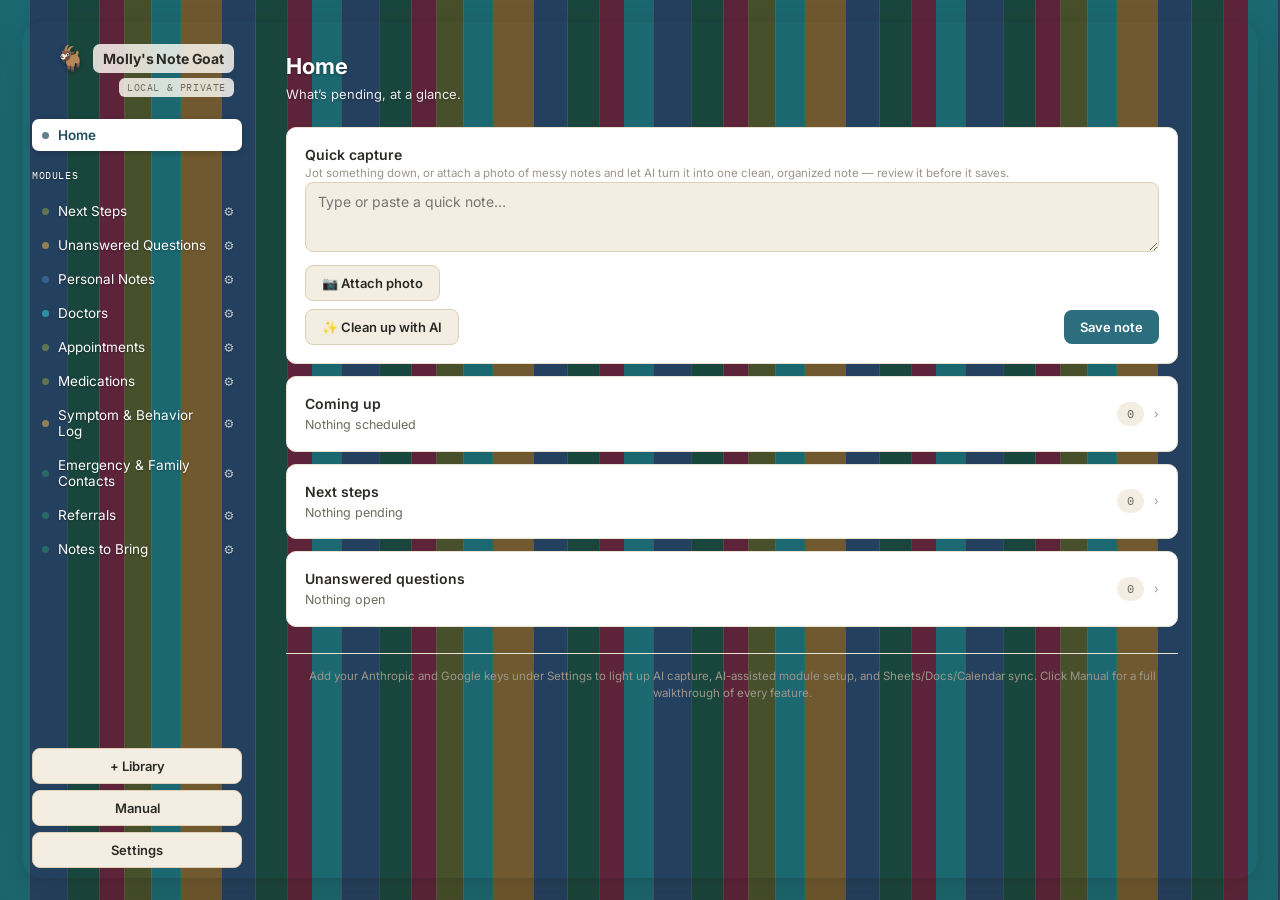
==== commit 02d5a943: "Sync app files from molly-custom Brings in: sidebar title-card redesign (icon + one-line title, no d" ====
--- a/index.html
+++ b/index.html
@@ -93,18 +93,17 @@
   display:flex;flex-direction:column;
 }
 .brand{padding:22px 18px 16px;position:relative;overflow:hidden;}
-.brand-watercolor{position:absolute;inset:0;background:
-    linear-gradient(rgba(255,255,255,0.18), rgba(255,255,255,0.18)),
-    url("data:image/svg+xml,%3Csvg%20xmlns%3D%27http%3A%2F%2Fwww.w3.org%2F2000%2Fsvg%27%20width%3D%27312%27%20height%3D%27400%27%20viewBox%3D%270%200%20312%20400%27%3E%0A%3Cfilter%20id%3D%27wc%27%20x%3D%27-15%25%27%20y%3D%27-10%25%27%20width%3D%27130%25%27%20height%3D%27120%25%27%3E%0A%3CfeTurbulence%20type%3D%27fractalNoise%27%20baseFrequency%3D%270.012%200.009%27%20numOctaves%3D%272%27%20seed%3D%2711%27%20stitchTiles%3D%27stitch%27%20result%3D%27n%27%2F%3E%0A%3CfeDisplacementMap%20in%3D%27SourceGraphic%27%20in2%3D%27n%27%20scale%3D%2716%27%20xChannelSelector%3D%27R%27%20yChannelSelector%3D%27G%27%20result%3D%27disp%27%2F%3E%0A%3CfeGaussianBlur%20in%3D%27disp%27%20stdDeviation%3D%272.4%27%2F%3E%0A%3C%2Ffilter%3E%0A%3Cg%20filter%3D%27url%28%23wc%29%27%3E%0A%3Crect%20x%3D%27-10%27%20y%3D%270%27%20width%3D%27332%27%20height%3D%27400%27%20fill%3D%27%23FBF3E3%27%2F%3E%0A%3Crect%20x%3D%270%27%20%20%20y%3D%270%27%20width%3D%2726%27%20height%3D%27400%27%20fill%3D%27%232FB4C2%27%2F%3E%0A%3Crect%20x%3D%2730%27%20%20y%3D%270%27%20width%3D%2734%27%20height%3D%27400%27%20fill%3D%27%233E6FA6%27%2F%3E%0A%3Crect%20x%3D%2768%27%20%20y%3D%270%27%20width%3D%2728%27%20height%3D%27400%27%20fill%3D%27%232C7A68%27%2F%3E%0A%3Crect%20x%3D%27100%27%20y%3D%270%27%20width%3D%2722%27%20height%3D%27400%27%20fill%3D%27%23A13E63%27%2F%3E%0A%3Crect%20x%3D%27126%27%20y%3D%270%27%20width%3D%2724%27%20height%3D%27400%27%20fill%3D%27%237C8A4A%27%2F%3E%0A%3Crect%20x%3D%27154%27%20y%3D%270%27%20width%3D%2726%27%20height%3D%27400%27%20fill%3D%27%232FB4C2%27%2F%3E%0A%3Crect%20x%3D%27184%27%20y%3D%270%27%20width%3D%2736%27%20height%3D%27400%27%20fill%3D%27%23C39A52%27%2F%3E%0A%3Crect%20x%3D%27224%27%20y%3D%270%27%20width%3D%2730%27%20height%3D%27400%27%20fill%3D%27%233E6FA6%27%2F%3E%0A%3Crect%20x%3D%27258%27%20y%3D%270%27%20width%3D%2728%27%20height%3D%27400%27%20fill%3D%27%232C7A68%27%2F%3E%0A%3Crect%20x%3D%27290%27%20y%3D%270%27%20width%3D%2722%27%20height%3D%27400%27%20fill%3D%27%23A13E63%27%2F%3E%0A%3C%2Fg%3E%0A%3C%2Fsvg%3E")
-    repeat;
-  background-size:auto, 156px 200px;
-  opacity:0.85;
-}
-.brand-inner{position:relative;z-index:1;}
+/* Approved redesign (2026-09-11): the brand header's own decorative
+   watercolor layer is gone — the shared stripe background (already
+   running through the rest of the sidebar) shows through here too. Only
+   the two labels keep a solid backing. */
+.brand-inner{position:relative;z-index:1;display:flex;flex-direction:column;align-items:flex-end;}
+.brand-mark-wrap{display:flex;align-items:center;gap:8px;}
+.brand-icon{height:29px;width:29px;display:block;flex-shrink:0;filter:drop-shadow(0 1px 2px rgba(0,0,0,0.4));}
 .brand-mark{
-  font-size:17px;font-weight:700;letter-spacing:-0.01em;
+  font-size:14px;font-weight:700;letter-spacing:-0.01em;white-space:nowrap;
   background:rgba(255,252,245,0.82);backdrop-filter:blur(4px);
-  display:inline-block;padding:3px 9px;border-radius:7px;
+  display:inline-block;padding:4px 10px;border-radius:7px;
 }
 .brand-sub{font-family:var(--font-mono);font-size:10px;color:var(--ink-dim);margin-top:5px;text-transform:uppercase;letter-spacing:0.06em;
   background:rgba(255,252,245,0.82);display:inline-block;padding:2px 8px;border-radius:6px;}
@@ -321,9 +320,11 @@
 <div class="shell">
   <aside class="sidebar">
     <div class="brand">
-      <div class="brand-watercolor"></div>
       <div class="brand-inner">
-        <div class="brand-mark">Molly's Note Goat</div>
+        <div class="brand-mark-wrap">
+          <img class="brand-icon" src="icons/goat-transparent.png" alt="">
+          <div class="brand-mark">Molly's Note Goat</div>
+        </div>
         <div class="brand-sub">local &amp; private</div>
       </div>
     </div>
@@ -2273,7 +2274,7 @@
 .masthead{border-bottom:1px solid var(--line);padding:28px 0 22px;margin-bottom:26px;position:relative;overflow:hidden;}
 .stripe{height:10px;border-radius:6px;margin-bottom:16px;
   background:linear-gradient(rgba(255,255,255,0.15),rgba(255,255,255,0.15)),
-  repeating-linear-gradient(90deg,#2FB4C2 0 22px,#3E6FA6 22px 50px,#2C7A68 50px 74px,#A13E63 74px 92px,#7C8A4A 92px 112px,#C39A52 112px 140px);}
+  repeating-linear-gradient(90deg,#1B6870 0 22px,#24405F 22px 50px,#19463C 50px 74px,#5D2439 74px 92px,#474F2B 92px 112px,#70592F 112px 140px);}
 .eyebrow{font-family:var(--mono);font-size:11px;letter-spacing:0.1em;text-transform:uppercase;color:var(--accent);margin:0 0 8px;}
 .masthead h1{font-family:var(--mono);font-size:28px;margin:0 0 10px;}
 .lede{color:var(--text2);max-width:64ch;margin:0 0 16px;}
